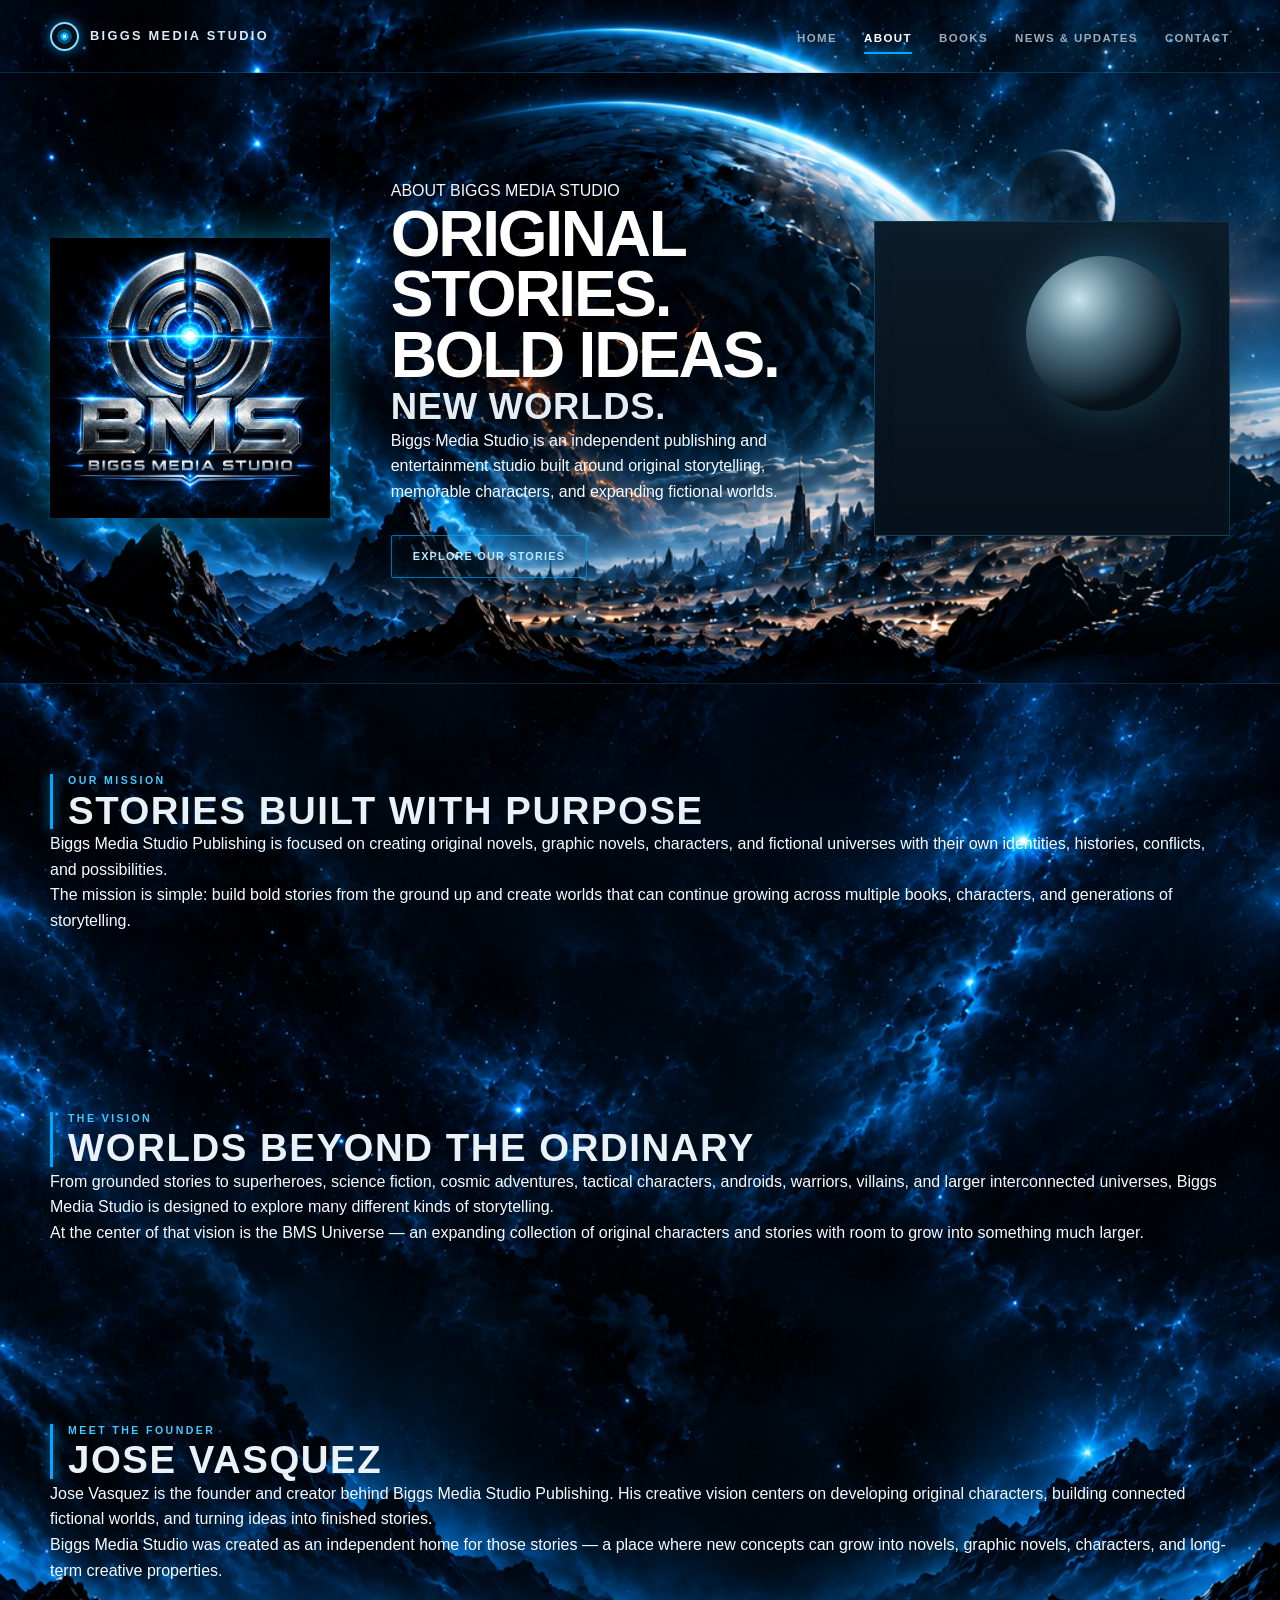
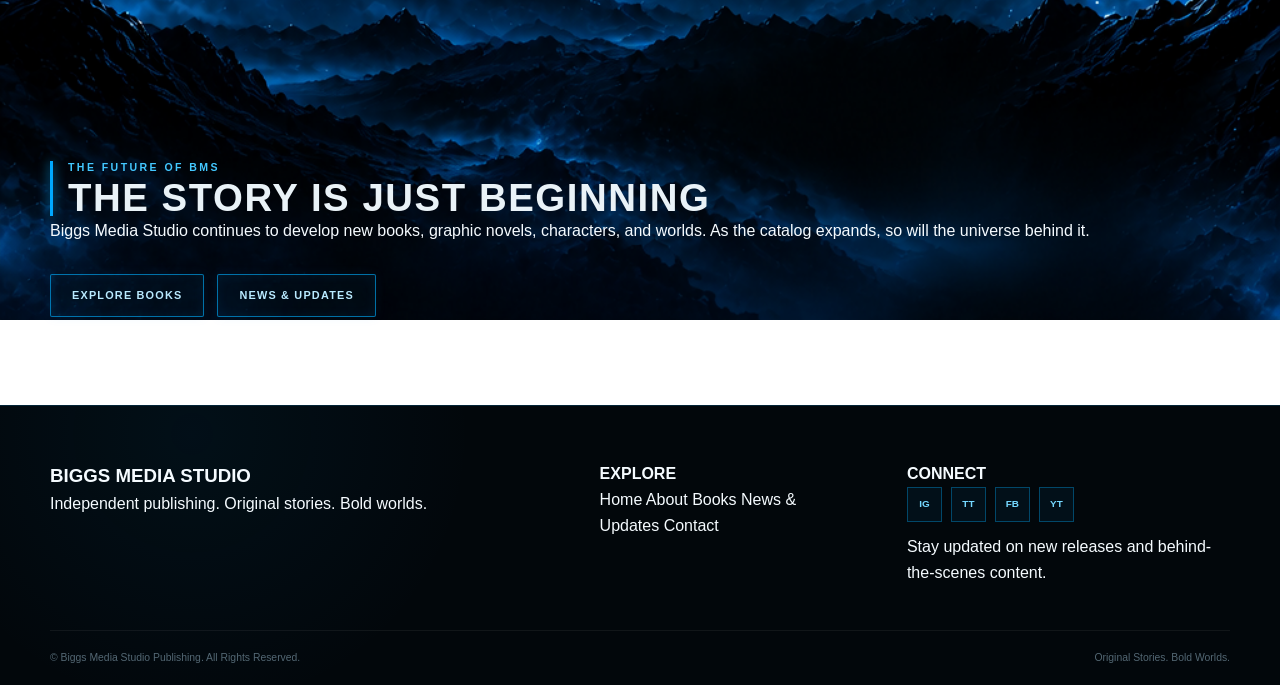
==== about.html @ 5a1ef099 "Fix selector for cinematic hero section in CSS" ====
<!DOCTYPE html>
<html lang="en">
<head>
  <meta charset="UTF-8">
  <meta name="viewport" content="width=device-width, initial-scale=1.0">

  <title>About | Biggs Media Studio</title>

  <meta
    name="description"
    content="Learn about Biggs Media Studio Publishing, its mission, original storytelling, and founder Jose Vasquez."
  >

  <link rel="stylesheet" href="styles.css">
  <style>
  body {
    background-image: url("images/Website Background.png");
    background-size: cover;
    background-position: center top;
    background-repeat: no-repeat;
    background-attachment: fixed;
  }

  .site-header {
    background-image: url("images/Website Background.png");
    background-size: cover;
    background-position: center top;
    background-repeat: no-repeat;
  }
    

 section.cinematic-hero {
   background-image: url("images/Website Background.png") !important;
    background-size: cover;
    background-position: center top;
    background-repeat: no-repeat;
  }


    
</style>
</head>

<body>

  <!-- =========================
       HEADER
  ========================== -->
  <header class="site-header">
    <div class="header-inner">

      <a class="header-brand" href="index.html">
        <span class="mini-core"></span>
        <span>BIGGS MEDIA STUDIO</span>
      </a>

      <nav class="main-nav" aria-label="Main navigation">
        <a href="index.html">HOME</a>
        <a class="active" href="about.html">ABOUT</a>
        <a href="books.html">BOOKS</a>
        <a href="news.html">NEWS &amp; UPDATES</a>
        <a href="contact.html">CONTACT</a>
      </nav>

    </div>
  </header>


  <main>

    <!-- =========================
         ABOUT HERO
    ========================== -->
    <section class="cinematic-hero">

      <div class="space-glow glow-left"></div>
      <div class="space-glow glow-right"></div>

      <div class="hero-grid">

        <div class="bms-emblem-column">

  <img src="images/BMS Website Logo.png" alt="Biggs Media Studio logo" class="bms-real-logo">

        </div>


        <div class="hero-message">

          <p class="eyebrow">ABOUT BIGGS MEDIA STUDIO</p>

          <h1>
            ORIGINAL STORIES.<br>
            BOLD IDEAS.<br>
            <span>NEW WORLDS.</span>
          </h1>

          <p>
            Biggs Media Studio is an independent publishing and entertainment
            studio built around original storytelling, memorable characters,
            and expanding fictional worlds.
          </p>

          <div class="hero-actions">
            <a class="neon-button" href="books.html">EXPLORE OUR STORIES</a>
          </div>

        </div>


        <div class="visual-card">
          <div class="visual-moon"></div>

          <div class="visual-city">
            <span></span>
            <span></span>
            <span></span>
            <span></span>
            <span></span>
          </div>
        </div>

      </div>
    </section>


    <!-- =========================
         OUR MISSION
    ========================== -->
    <section class="content-section">

      <div class="section-heading">
        <span>OUR MISSION</span>
        <h2>STORIES BUILT WITH PURPOSE</h2>
      </div>

      <p>
        Biggs Media Studio Publishing is focused on creating original novels,
        graphic novels, characters, and fictional universes with their own
        identities, histories, conflicts, and possibilities.
      </p>

      <p>
        The mission is simple: build bold stories from the ground up and
        create worlds that can continue growing across multiple books,
        characters, and generations of storytelling.
      </p>

    </section>


    <!-- =========================
         WORLDS
    ========================== -->
    <section class="content-section">

      <div class="section-heading">
        <span>THE VISION</span>
        <h2>WORLDS BEYOND THE ORDINARY</h2>
      </div>

      <p>
        From grounded stories to superheroes, science fiction, cosmic
        adventures, tactical characters, androids, warriors, villains,
        and larger interconnected universes, Biggs Media Studio is designed
        to explore many different kinds of storytelling.
      </p>

      <p>
        At the center of that vision is the BMS Universe — an expanding
        collection of original characters and stories with room to grow
        into something much larger.
      </p>

    </section>


    <!-- =========================
         FOUNDER
    ========================== -->
    <section class="content-section">

      <div class="section-heading">
        <span>MEET THE FOUNDER</span>
        <h2>JOSE VASQUEZ</h2>
      </div>

      <p>
        Jose Vasquez is the founder and creator behind Biggs Media Studio
        Publishing. His creative vision centers on developing original
        characters, building connected fictional worlds, and turning ideas
        into finished stories.
      </p>

      <p>
        Biggs Media Studio was created as an independent home for those
        stories — a place where new concepts can grow into novels,
        graphic novels, characters, and long-term creative properties.
      </p>

    </section>


    <!-- =========================
         FUTURE
    ========================== -->
    <section class="content-section">

      <div class="section-heading">
        <span>THE FUTURE OF BMS</span>
        <h2>THE STORY IS JUST BEGINNING</h2>
      </div>

      <p>
        Biggs Media Studio continues to develop new books, graphic novels,
        characters, and worlds. As the catalog expands, so will the universe
        behind it.
      </p>

      <div class="hero-actions">
        <a class="neon-button" href="books.html">EXPLORE BOOKS</a>
        <a class="neon-button" href="news.html">NEWS &amp; UPDATES</a>
      </div>

    </section>

  </main>


  <!-- =========================
       FOOTER
  ========================== -->
  <footer class="site-footer">

    <div class="footer-grid">

      <div>
        <h3>BIGGS MEDIA STUDIO</h3>
        <p>
          Independent publishing. Original stories.
          Bold worlds.
        </p>
      </div>

      <div>
        <h4>EXPLORE</h4>
        <a href="index.html">Home</a>
        <a href="about.html">About</a>
        <a href="books.html">Books</a>
        <a href="news.html">News &amp; Updates</a>
        <a href="contact.html">Contact</a>
      </div>

      <div>
        <h4>CONNECT</h4>

        <div class="social-links">
          <a href="https://www.instagram.com/biggsmediastudios_/" target="_blank" rel="noopener">IG</a>
          <a href="https://www.tiktok.com/@biggsmediastudio" target="_blank" rel="noopener">TT</a>
          <a href="https://www.facebook.com/biggsmediastudio" target="_blank" rel="noopener">FB</a>
          <a href="https://www.youtube.com/@biggsmediastudio" target="_blank" rel="noopener">YT</a>
        </div>

        <p>
          Stay updated on new releases and behind-the-scenes content.
        </p>
      </div>

    </div>


    <div class="footer-bottom">

      <span>
        © Biggs Media Studio Publishing. All Rights Reserved.
      </span>

      <span>
        Original Stories. Bold Worlds.
      </span>

    </div>

  </footer>

</body>
</html>
---- styles.css ----
/* =========================================================
   BIGGS MEDIA STUDIO
   Premium Cinematic Website Theme
   ========================================================= */

* {
  box-sizing: border-box;
  margin: 0;
  padding: 0;
}

:root {
  --bg: #03070c;
  --bg-soft: #07111b;
  --panel: #09141f;
  --panel-light: #0c1c2a;
  --blue: #00a8ff;
  --blue-bright: #43c8ff;
  --blue-deep: #0068aa;
  --white: #f5fbff;
  --silver: #b8c6d1;
  --muted: #8293a2;
  --border: rgba(55, 184, 255, 0.25);
  --glow: 0 0 12px rgba(0, 168, 255, 0.65),
          0 0 35px rgba(0, 125, 255, 0.22);
}

html {
  scroll-behavior: smooth;
}

body {
  min-height: 100vh;
  overflow-x: hidden;
  color: var(--white);
  background:
    radial-gradient(circle at 70% 10%, rgba(0, 119, 190, 0.12), transparent 26%),
    radial-gradient(circle at 15% 35%, rgba(0, 94, 150, 0.08), transparent 22%),
    linear-gradient(180deg, #020509 0%, #050b12 45%, #020509 100%);
  font-family: Arial, Helvetica, sans-serif;
  line-height: 1.6;
}

a {
  color: inherit;
  text-decoration: none;
}

img {
  display: block;
  max-width: 100%;
}


/* =========================================================
   HEADER
   ========================================================= */

.site-header {
  position: sticky;
  top: 0;
  z-index: 1000;
  border-bottom: 1px solid rgba(0, 168, 255, 0.24);
  background: rgba(2, 7, 12, 0.94);
  backdrop-filter: blur(14px);
  box-shadow: 0 8px 35px rgba(0, 0, 0, 0.35);
}

.header-inner {
  width: min(1180px, calc(100% - 40px));
  min-height: 72px;
  margin: auto;
  display: flex;
  align-items: center;
  justify-content: space-between;
  gap: 30px;
}

.header-brand {
  display: flex;
  align-items: center;
  gap: 11px;
  color: #dcecf7;
  font-size: 0.8rem;
  font-weight: 800;
  letter-spacing: 0.18em;
}

.mini-core {
  width: 29px;
  height: 29px;
  display: block;
  border: 2px solid #8adfff;
  border-radius: 50%;
  background:
    radial-gradient(circle, #d8f8ff 0 8%, #00b7ff 10% 22%, #004d7c 24% 40%, #06101a 42%);
  box-shadow: var(--glow);
}

.main-nav {
  display: flex;
  align-items: center;
  gap: 27px;
}

.main-nav a {
  position: relative;
  padding: 26px 0 22px;
  color: #9aabb9;
  font-size: 0.72rem;
  font-weight: 800;
  letter-spacing: 0.12em;
  transition: 0.25s ease;
}

.main-nav a:hover,
.main-nav a.active {
  color: #ffffff;
}

.main-nav a.active::after {
  content: "";
  position: absolute;
  left: 0;
  right: 0;
  bottom: 15px;
  height: 2px;
  background: var(--blue);
  box-shadow: 0 0 10px var(--blue);
}


/* =========================================================
   HERO
   ========================================================= */

.cinematic-hero {
  position: relative;
  min-height: 610px;
  overflow: hidden;
  border-bottom: 1px solid rgba(0, 168, 255, 0.22);
  background:
    linear-gradient(90deg, rgba(2, 7, 12, 0.98) 0%, rgba(3, 11, 18, 0.92) 45%, rgba(4, 18, 28, 0.72) 100%),
    radial-gradient(circle at 82% 42%, rgba(0, 159, 255, 0.18), transparent 24%),
    #03070c;
}

.cinematic-hero::before {
  content: "";
  position: absolute;
  inset: 0;
  opacity: 0.24;
  pointer-events: none;
  background-image:
    radial-gradient(circle, rgba(130, 219, 255, 0.75) 0 1px, transparent 1.5px),
    radial-gradient(circle, rgba(255,255,255,0.35) 0 1px, transparent 1.4px);
  background-position: 0 0, 45px 28px;
  background-size: 115px 115px, 155px 155px;
}

.hero-grid {
  position: relative;
  z-index: 2;
  width: min(1180px, calc(100% - 40px));
  min-height: 610px;
  margin: auto;
  display: grid;
  grid-template-columns: 0.85fr 1.25fr 1fr;
  align-items: center;
  gap: 38px;
}

.space-glow {
  position: absolute;
  border-radius: 50%;
  filter: blur(80px);
  pointer-events: none;
}

.glow-left {
  width: 320px;
  height: 320px;
  left: -180px;
  top: 100px;
  background: rgba(0, 112, 190, 0.14);
}

.glow-right {
  width: 500px;
  height: 500px;
  right: -150px;
  top: 0;
  background: rgba(0, 146, 255, 0.16);
}


/* BMS EMBLEM */

.bms-emblem-column {
  text-align: center;
}

.bms-emblem {
  position: relative;
  width: 225px;
  height: 225px;
  margin: 0 auto 25px;
  border-radius: 50%;
  filter: drop-shadow(0 0 22px rgba(0, 165, 255, 0.4));
}

.emblem-ring {
  position: absolute;
  border-radius: 50%;
  border: 2px solid;
}

.ring-one {
  inset: 0;
  border-color: rgba(187, 222, 239, 0.85);
  box-shadow:
    inset 0 0 16px rgba(0, 174, 255, 0.45),
    0 0 16px rgba(0, 174, 255, 0.3);
}

.ring-two {
  inset: 18px;
  border-color: rgba(0, 176, 255, 0.9);
}

.ring-three {
  inset: 46px;
  border-color: rgba(135, 210, 244, 0.42);
}

.emblem-line {
  position: absolute;
  background: linear-gradient(90deg, transparent, #62d2ff, transparent);
  box-shadow: 0 0 8px #00a8ff;
}

.line-horizontal {
  left: 18px;
  right: 18px;
  top: calc(50% - 1px);
  height: 2px;
}

.line-vertical {
  top: 18px;
  bottom: 18px;
  left: calc(50% - 1px);
  width: 2px;
  background: linear-gradient(180deg, transparent, #62d2ff, transparent);
}

.energy-orb {
  position: absolute;
  width: 76px;
  height: 76px;
  left: 50%;
  top: 50%;
  transform: translate(-50%, -50%);
  border: 2px solid #8ce5ff;
  border-radius: 50%;
  background:
    radial-gradient(circle, #effcff 0 6%, #76e5ff 8% 14%, #00a9ff 17% 32%, #005889 36% 52%, #04121d 56%);
  box-shadow:
    0 0 14px #76e5ff,
    0 0 35px #00a8ff,
    0 0 70px rgba(0, 132, 255, 0.5);
}

.energy-orb-inner {
  position: absolute;
  inset: 22px;
  border: 1px solid rgba(255,255,255,0.8);
  border-radius: 50%;
  box-shadow: 0 0 15px #ffffff;
}

.bms-wordmark {
  display: flex;
  flex-direction: column;
  align-items: center;
}

.bms-large {
  color: #e7f0f6;
  font-size: 4.1rem;
  font-weight: 900;
  line-height: 0.95;
  letter-spacing: 0.05em;
  text-shadow:
    0 2px 0 #607483,
    0 0 20px rgba(0, 174, 255, 0.2);
}

.bms-small {
  margin-top: 10px;
  color: #a8bac8;
  font-size: 0.67rem;
  font-weight: 800;
  letter-spacing: 0.3em;
}


/* HERO COPY */

.hero-message {
  padding: 25px 0;
}

.section-kicker {
  margin-bottom: 12px;
  color: var(--blue-bright);
  font-size: 0.76rem;
  font-weight: 900;
  letter-spacing: 0.25em;
}

.hero-message h1 {
  max-width: 650px;
  color: #ffffff;
  font-size: clamp(2.65rem, 5vw, 5rem);
  font-weight: 900;
  line-height: 0.95;
  letter-spacing: -0.035em;
  text-transform: uppercase;
  text-shadow: 0 8px 30px rgba(0,0,0,0.55);
}

.hero-message h1 span {
  display: block;
  color: #e5edf3;
  font-size: 0.57em;
  line-height: 1.15;
  letter-spacing: 0.02em;
}

.hero-description {
  max-width: 620px;
  margin-top: 24px;
  color: #a8bac7;
  font-size: 1rem;
}

.hero-actions {
  margin-top: 30px;
  display: flex;
  flex-wrap: wrap;
  gap: 13px;
}


/* BUTTONS */

.neon-button {
  min-height: 42px;
  padding: 12px 21px;
  display: inline-flex;
  align-items: center;
  justify-content: center;
  border: 1px solid rgba(0, 174, 255, 0.62);
  border-radius: 2px;
  color: #b9eaff;
  background: rgba(0, 90, 145, 0.08);
  box-shadow:
    inset 0 0 12px rgba(0, 164, 255, 0.08),
    0 0 12px rgba(0, 153, 255, 0.08);
  font-size: 0.68rem;
  font-weight: 900;
  letter-spacing: 0.11em;
  transition:
    transform 0.2s ease,
    box-shadow 0.2s ease,
    color 0.2s ease;
}

.neon-button:hover {
  color: #ffffff;
  transform: translateY(-2px);
  box-shadow:
    inset 0 0 18px rgba(0, 164, 255, 0.16),
    0 0 20px rgba(0, 153, 255, 0.3);
}

.neon-button.primary {
  color: #ffffff;
  border-color: #00b8ff;
  background: linear-gradient(180deg, #0879b3, #005382);
  box-shadow:
    inset 0 1px 0 rgba(255,255,255,0.22),
    0 0 17px rgba(0, 169, 255, 0.36);
}

.small-button {
  margin-top: 20px;
}


/* HERO SCI-FI WORLD */

.hero-world {
  position: relative;
  height: 480px;
  align-self: end;
}

.planet {
  position: absolute;
  border-radius: 50%;
  background:
    radial-gradient(circle at 35% 30%, #a6d9ec 0%, #477c98 12%, #17384c 35%, #06111b 66%);
  box-shadow:
    inset -20px -20px 45px rgba(0,0,0,0.85),
    0 0 35px rgba(0, 173, 255, 0.22);
}

.planet-large {
  width: 245px;
  height: 245px;
  right: -35px;
  top: 55px;
}

.planet-small {
  width: 75px;
  height: 75px;
  right: 205px;
  top: 115px;
  opacity: 0.8;
}

.city-silhouette {
  position: absolute;
  left: 0;
  right: 0;
  bottom: 0;
  height: 210px;
  display: flex;
  align-items: flex-end;
  justify-content: flex-end;
  gap: 8px;
  filter: drop-shadow(0 0 10px rgba(0, 151, 255, 0.14));
}

.tower {
  position: relative;
  display: block;
  width: 35px;
  border: 1px solid rgba(76, 176, 225, 0.16);
  background:
    repeating-linear-gradient(
      180deg,
      #07131e 0 8px,
      #0d4b68 9px 10px,
      #07131e 11px 18px
    );
}

.tower::after {
  content: "";
  position: absolute;
  top: -25px;
  left: calc(50% - 1px);
  width: 2px;
  height: 25px;
  background: #1b678d;
}

.tower-1 { height: 95px; }
.tower-2 { height: 155px; }
.tower-3 { height: 115px; }
.tower-4 { height: 190px; }
.tower-5 { height: 140px; }
.tower-6 { height: 175px; }
.tower-7 { height: 110px; }


/* =========================================================
   GENERAL CONTENT
   ========================================================= */

.content-section {
  width: min(1180px, calc(100% - 40px));
  margin: auto;
  padding: 88px 0;
}

.section-heading {
  position: relative;
  padding-left: 18px;
}

.section-heading::before {
  content: "";
  position: absolute;
  left: 0;
  top: 2px;
  bottom: 2px;
  width: 3px;
  background: var(--blue);
  box-shadow: 0 0 12px var(--blue);
}

.section-heading span {
  display: block;
  color: var(--blue-bright);
  font-size: 0.66rem;
  font-weight: 900;
  letter-spacing: 0.23em;
}

.section-heading h2 {
  margin-top: 2px;
  color: #e9f2f7;
  font-size: clamp(1.65rem, 3vw, 2.5rem);
  line-height: 1.05;
  letter-spacing: 0.04em;
}

.section-title-row {
  margin-bottom: 32px;
  display: flex;
  align-items: flex-end;
  justify-content: space-between;
  gap: 25px;
}

.view-all {
  padding-bottom: 5px;
  color: var(--blue-bright);
  border-bottom: 1px solid rgba(0, 174, 255, 0.4);
  font-size: 0.67rem;
  font-weight: 900;
  letter-spacing: 0.15em;
}


/* =========================================================
   WELCOME
   ========================================================= */

.welcome-section {
  padding-top: 95px;
}

.welcome-grid {
  margin-top: 34px;
  display: grid;
  grid-template-columns: 1fr 1fr;
  align-items: center;
  gap: 70px;
}

.welcome-copy p {
  margin-bottom: 18px;
  color: #91a3b1;
  font-size: 0.96rem;
}

.visual-card {
  position: relative;
  min-height: 315px;
  overflow: hidden;
  border: 1px solid rgba(55, 184, 255, 0.23);
  background:
    radial-gradient(circle at 70% 25%, rgba(38, 173, 236, 0.19), transparent 25%),
    linear-gradient(180deg, #0c1c29 0%, #071019 100%);
  box-shadow:
    0 20px 45px rgba(0,0,0,0.42),
    inset 0 0 30px rgba(0, 126, 200, 0.04);
}

.visual-moon {
  position: absolute;
  width: 155px;
  height: 155px;
  right: 48px;
  top: 34px;
  border-radius: 50%;
  background:
    radial-gradient(circle at 34% 28%, #c8e4ee, #55798a 30%, #182c39 61%, #08121a 70%);
  box-shadow: 0 0 45px rgba(82, 190, 234, 0.25);
}

.mountains {
  position: absolute;
  left: 0;
  right: 0;
  bottom: 0;
  height: 170px;
}

.mountains span {
  position: absolute;
  bottom: -30px;
  width: 220px;
  height: 200px;
  transform: rotate(45deg);
  background: linear-gradient(135deg, #132837, #050b10 65%);
}

.mountains span:nth-child(1) {
  left: -40px;
}

.mountains span:nth-child(2) {
  left: 130px;
  width: 270px;
  height: 270px;
}

.mountains span:nth-child(3) {
  right: -80px;
  width: 250px;
  height: 250px;
}

.visual-caption {
  position: absolute;
  left: 26px;
  bottom: 24px;
  z-index: 5;
  color: #eaf7ff;
  font-size: 0.78rem;
  font-weight: 900;
  letter-spacing: 0.18em;
}


/* =========================================================
   FEATURED PROJECTS
   ========================================================= */

.project-grid {
  display: grid;
  grid-template-columns: repeat(3, 1fr);
  gap: 24px;
}

.project-card {
  overflow: hidden;
  border: 1px solid rgba(55, 184, 255, 0.17);
  background:
    linear-gradient(180deg, rgba(11, 25, 37, 0.98), rgba(5, 12, 19, 0.98));
  box-shadow: 0 18px 45px rgba(0,0,0,0.35);
  transition:
    transform 0.25s ease,
    border-color 0.25s ease,
    box-shadow 0.25s ease;
}

.project-card:hover {
  transform: translateY(-5px);
  border-color: rgba(0, 183, 255, 0.45);
  box-shadow:
    0 22px 55px rgba(0,0,0,0.48),
    0 0 20px rgba(0, 153, 255, 0.08);
}

.project-art {
  position: relative;
  height: 205px;
  overflow: hidden;
  border-bottom: 1px solid rgba(55, 184, 255, 0.18);
  background:
    radial-gradient(circle at 68% 25%, rgba(46, 179, 236, 0.18), transparent 25%),
    linear-gradient(180deg, #0c1c29, #04090e);
}

.project-planet,
.project-moon {
  position: absolute;
  right: 25px;
  top: 23px;
  width: 125px;
  height: 125px;
  border-radius: 50%;
  background:
    radial-gradient(circle at 35% 30%, #b9dce8, #3f6c82 25%, #132a39 56%, #050a0f 69%);
  box-shadow: 0 0 30px rgba(0, 157, 225, 0.18);
}

.project-planet.giant {
  width: 170px;
  height: 170px;
  right: -20px;
  top: -8px;
}

.project-city {
  position: absolute;
  left: 0;
  right: 0;
  bottom: 0;
  height: 75px;
  background:
    repeating-linear-gradient(
      90deg,
      #07111a 0 14px,
      #0c2d3f 15px 16px,
      #07111a 17px 27px
    );
  clip-path: polygon(
    0 55%, 7% 35%, 12% 55%, 18% 20%, 23% 55%,
    31% 32%, 38% 55%, 45% 12%, 50% 55%, 58% 30%,
    64% 55%, 72% 18%, 78% 55%, 86% 36%, 92% 55%,
    100% 28%, 100% 100%, 0 100%
  );
}

.project-horizon {
  position: absolute;
  left: 0;
  right: 0;
  bottom: 0;
  height: 90px;
  background:
    linear-gradient(180deg, transparent, rgba(0, 120, 190, 0.12)),
    #071019;
  clip-path: polygon(
    0 70%, 14% 45%, 27% 66%, 39% 28%, 53% 65%,
    66% 40%, 80% 68%, 100% 36%, 100% 100%, 0 100%
  );
}

.project-content {
  padding: 23px;
}

.project-type,
.news-label {
  color: var(--blue-bright);
  font-size: 0.61rem;
  font-weight: 900;
  letter-spacing: 0.2em;
}

.project-content h3 {
  margin-top: 7px;
  color: #edf6fa;
  font-size: 1.25rem;
  letter-spacing: 0.06em;
}

.project-content p {
  min-height: 52px;
  margin-top: 8px;
  color: #8195a4;
  font-size: 0.85rem;
}

.card-button {
  margin-top: 18px;
  width: 100%;
}


/* =========================================================
   NEWS
   ========================================================= */

.news-home-section {
  border-top: 1px solid rgba(0, 168, 255, 0.08);
}

.news-grid {
  display: grid;
  grid-template-columns: repeat(3, 1fr);
  gap: 22px;
}

.news-card {
  min-height: 215px;
  padding: 25px;
  border: 1px solid rgba(55, 184, 255, 0.16);
  background:
    linear-gradient(145deg, rgba(11, 27, 40, 0.85), rgba(4, 11, 17, 0.95));
  box-shadow: 0 15px 35px rgba(0,0,0,0.3);
}

.news-card h3 {
  margin-top: 11px;
  color: #e9f3f8;
  font-size: 1.02rem;
  line-height: 1.3;
  letter-spacing: 0.04em;
}

.news-card p {
  margin: 13px 0 20px;
  color: #8296a5;
  font-size: 0.85rem;
}

.news-card a {
  color: #41c9ff;
  font-size: 0.68rem;
  font-weight: 900;
  letter-spacing: 0.13em;
}


/* =========================================================
   FINAL CTA
   ========================================================= */

.home-cta {
  position: relative;
  width: min(1180px, calc(100% - 40px));
  margin: 20px auto 95px;
  padding: 42px 48px;
  overflow: hidden;
  display: grid;
  grid-template-columns: auto 1fr auto;
  align-items: center;
  gap: 30px;
  border: 1px solid rgba(0, 174, 255, 0.25);
  background:
    radial-gradient(circle at 10% 50%, rgba(0, 155, 255, 0.14), transparent 20%),
    linear-gradient(90deg, #07131d, #050b11);
  box-shadow:
    0 20px 55px rgba(0,0,0,0.38),
    inset 0 0 30px rgba(0, 141, 220, 0.04);
}

.cta-core {
  width: 74px;
  height: 74px;
  display: grid;
  place-items: center;
  border: 2px solid rgba(118, 222, 255, 0.7);
  border-radius: 50%;
  box-shadow: var(--glow);
}

.cta-core span {
  width: 28px;
  height: 28px;
  display: block;
  border-radius: 50%;
  background: #00a8ff;
  box-shadow:
    0 0 10px #8be8ff,
    0 0 30px #00a8ff;
}

.home-cta h2 {
  color: #edf7fb;
  font-size: clamp(1.35rem, 3vw, 2.25rem);
  line-height: 1.1;
  letter-spacing: 0.04em;
}


/* =========================================================
   FOOTER
   ========================================================= */

.site-footer {
  border-top: 1px solid rgba(0, 168, 255, 0.18);
  background:
    radial-gradient(circle at 15% 10%, rgba(0, 112, 180, 0.08), transparent 25%),
    #02070b;
}

.footer-grid {
  width: min(1180px, calc(100% - 40px));
  margin: auto;
  padding: 55px 0 45px;
  display: grid;
  grid-template-columns: 1.5fr 0.75fr 1fr;
  gap: 65px;
}

.footer-logo {
  display: flex;
  align-items: center;
  gap: 13px;
}

.footer-logo strong {
  color: #e8f1f6;
  font-size: 2rem;
  letter-spacing: 0.08em;
}

.footer-core {
  width: 48px;
  height: 48px;
  display: block;
  border: 2px solid #5ed4ff;
  border-radius: 50%;
  background:
    radial-gradient(circle, #e4fbff 0 7%, #00b5ff 9% 23%, #064d73 27% 45%, #04101a 48%);
  box-shadow: var(--glow);
}

.footer-brand h3 {
  margin-top: 14px;
  color: #dce8ee;
  font-size: 0.86rem;
  letter-spacing: 0.18em;
}

.footer-brand > p {
  margin-top: 5px;
  color: #7f93a1;
  font-size: 0.8rem;
}

.footer-description {
  max-width: 360px;
  margin-top: 16px !important;
}

.footer-column {
  display: flex;
  flex-direction: column;
  gap: 9px;
}

.footer-column h4 {
  margin-bottom: 7px;
  color: #dcecf5;
  font-size: 0.73rem;
  letter-spacing: 0.18em;
}

.footer-column a,
.footer-column p {
  color: #738895;
  font-size: 0.76rem;
}

.footer-column a:hover {
  color: #46caff;
}

.social-links {
  display: flex;
  gap: 9px;
  margin-bottom: 12px;
}

.social-links a {
  width: 35px;
  height: 35px;
  display: grid;
  place-items: center;
  border: 1px solid rgba(0, 174, 255, 0.35);
  color: #75d8ff;
  background: rgba(0, 126, 190, 0.08);
  font-size: 0.62rem;
  font-weight: 900;
}

.footer-bottom {
  width: min(1180px, calc(100% - 40px));
  min-height: 55px;
  margin: auto;
  display: flex;
  align-items: center;
  justify-content: space-between;
  gap: 20px;
  border-top: 1px solid rgba(255,255,255,0.06);
  color: #536773;
  font-size: 0.65rem;
}


/* =========================================================
   RESPONSIVE / MOBILE
   ========================================================= */

@media (max-width: 980px) {

  .header-inner {
    flex-direction: column;
    padding: 16px 0 12px;
  }

  .main-nav {
    width: 100%;
    justify-content: center;
    flex-wrap: wrap;
    gap: 8px 20px;
  }

  .main-nav a {
    padding: 6px 0 10px;
  }

  .main-nav a.active::after {
    bottom: 3px;
  }

  .hero-grid {
    grid-template-columns: 0.8fr 1.2fr;
    padding: 60px 0;
  }

  .hero-world {
    display: none;
  }

  .welcome-grid {
    gap: 35px;
  }

  .project-grid,
  .news-grid {
    grid-template-columns: repeat(2, 1fr);
  }

  .project-card:last-child,
  .news-card:last-child {
    grid-column: 1 / -1;
  }

  .footer-grid {
    grid-template-columns: 1.4fr 0.8fr;
  }

  .footer-column:last-child {
    grid-column: 1 / -1;
  }

}


@media (max-width: 700px) {

  .header-inner,
  .hero-grid,
  .content-section,
  .home-cta,
  .footer-grid,
  .footer-bottom {
    width: min(100% - 28px, 1180px);
  }

  .header-brand {
    font-size: 0.68rem;
  }

  .main-nav {
    gap: 6px 14px;
  }

  .main-nav a {
    font-size: 0.62rem;
  }

  .cinematic-hero,
  .hero-grid {
    min-height: auto;
  }

  .hero-grid {
    grid-template-columns: 1fr;
    text-align: center;
    padding: 55px 0 65px;
  }

  .bms-emblem {
    width: 180px;
    height: 180px;
  }

  .bms-large {
    font-size: 3.25rem;
  }

  .hero-message h1 {
    font-size: clamp(2.2rem, 12vw, 3.4rem);
  }

  .hero-description {
    margin-left: auto;
    margin-right: auto;
  }

  .hero-actions {
    justify-content: center;
  }

  .welcome-grid,
  .project-grid,
  .news-grid,
  .footer-grid {
    grid-template-columns: 1fr;
  }

  .project-card:last-child,
  .news-card:last-child,
  .footer-column:last-child {
    grid-column: auto;
  }

  .content-section {
    padding: 65px 0;
  }

  .welcome-grid {
    gap: 30px;
  }

  .section-title-row {
    align-items: flex-start;
    flex-direction: column;
  }

  .home-cta {
    padding: 35px 25px;
    grid-template-columns: 1fr;
    text-align: center;
  }

  .cta-core {
    margin: auto;
  }

  .footer-bottom {
    padding: 18px 0;
    flex-direction: column;
    text-align: center;
  }

}


@media (max-width: 430px) {

  .header-inner {
    width: calc(100% - 20px);
  }

  .main-nav {
    gap: 5px 11px;
  }

  .main-nav a {
    font-size: 0.56rem;
    letter-spacing: 0.07em;
  }

  .bms-emblem {
    width: 150px;
    height: 150px;
  }

  .energy-orb {
    width: 58px;
    height: 58px;
  }

  .bms-large {
    font-size: 2.8rem;
  }

  .bms-small {
    font-size: 0.54rem;
  }

  .hero-message h1 {
    font-size: 2.25rem;
  }

  .hero-message h1 span {
    font-size: 0.54em;
  }

  .hero-actions {
    flex-direction: column;
  }

  .neon-button {
    width: 100%;
  }

  .visual-card {
    min-height: 260px;
  }

  .visual-moon {
    width: 120px;
    height: 120px;
    right: 25px;
  }

}

.bms-real-logo {
  width: 280px;
  max-width: 100%;
  height: auto;
  display: block;
  object-fit: contain;
  filter: drop-shadow(0 0 22px rgba(0, 210, 255, 0.45));
}
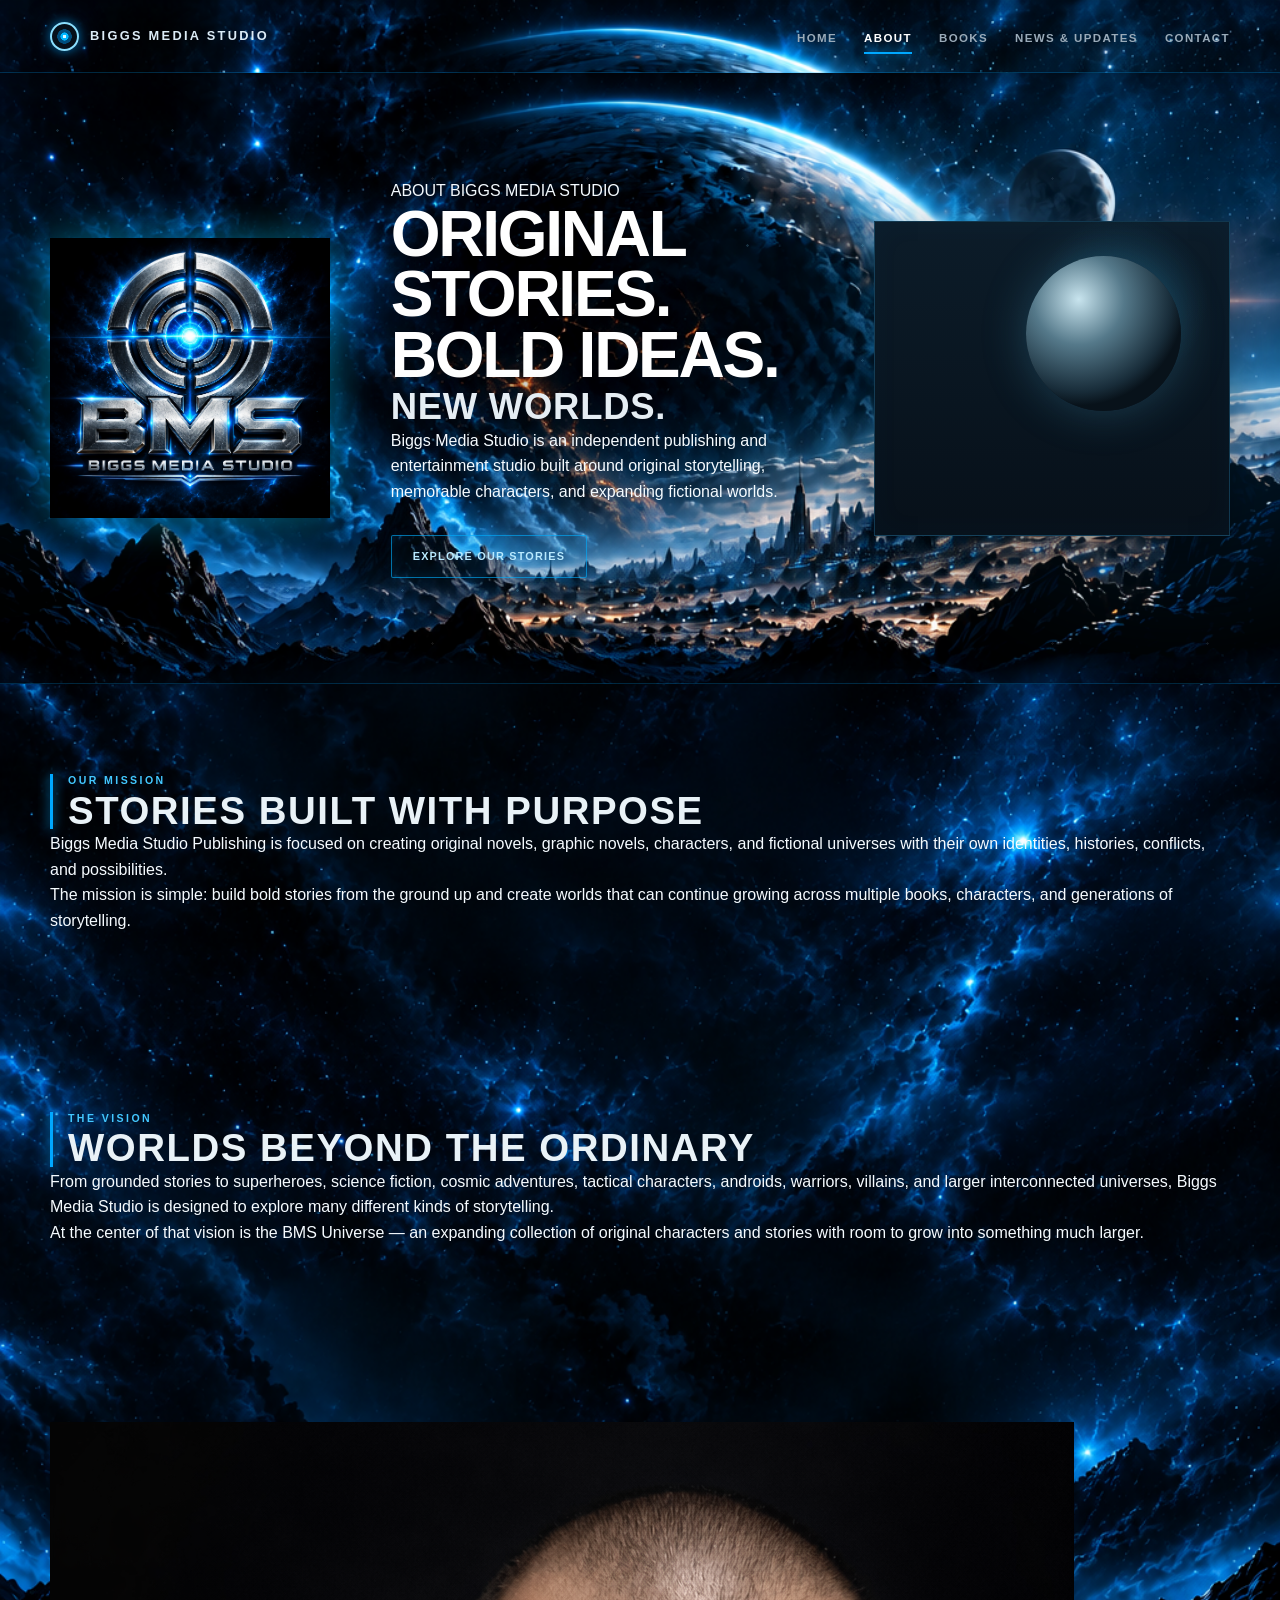
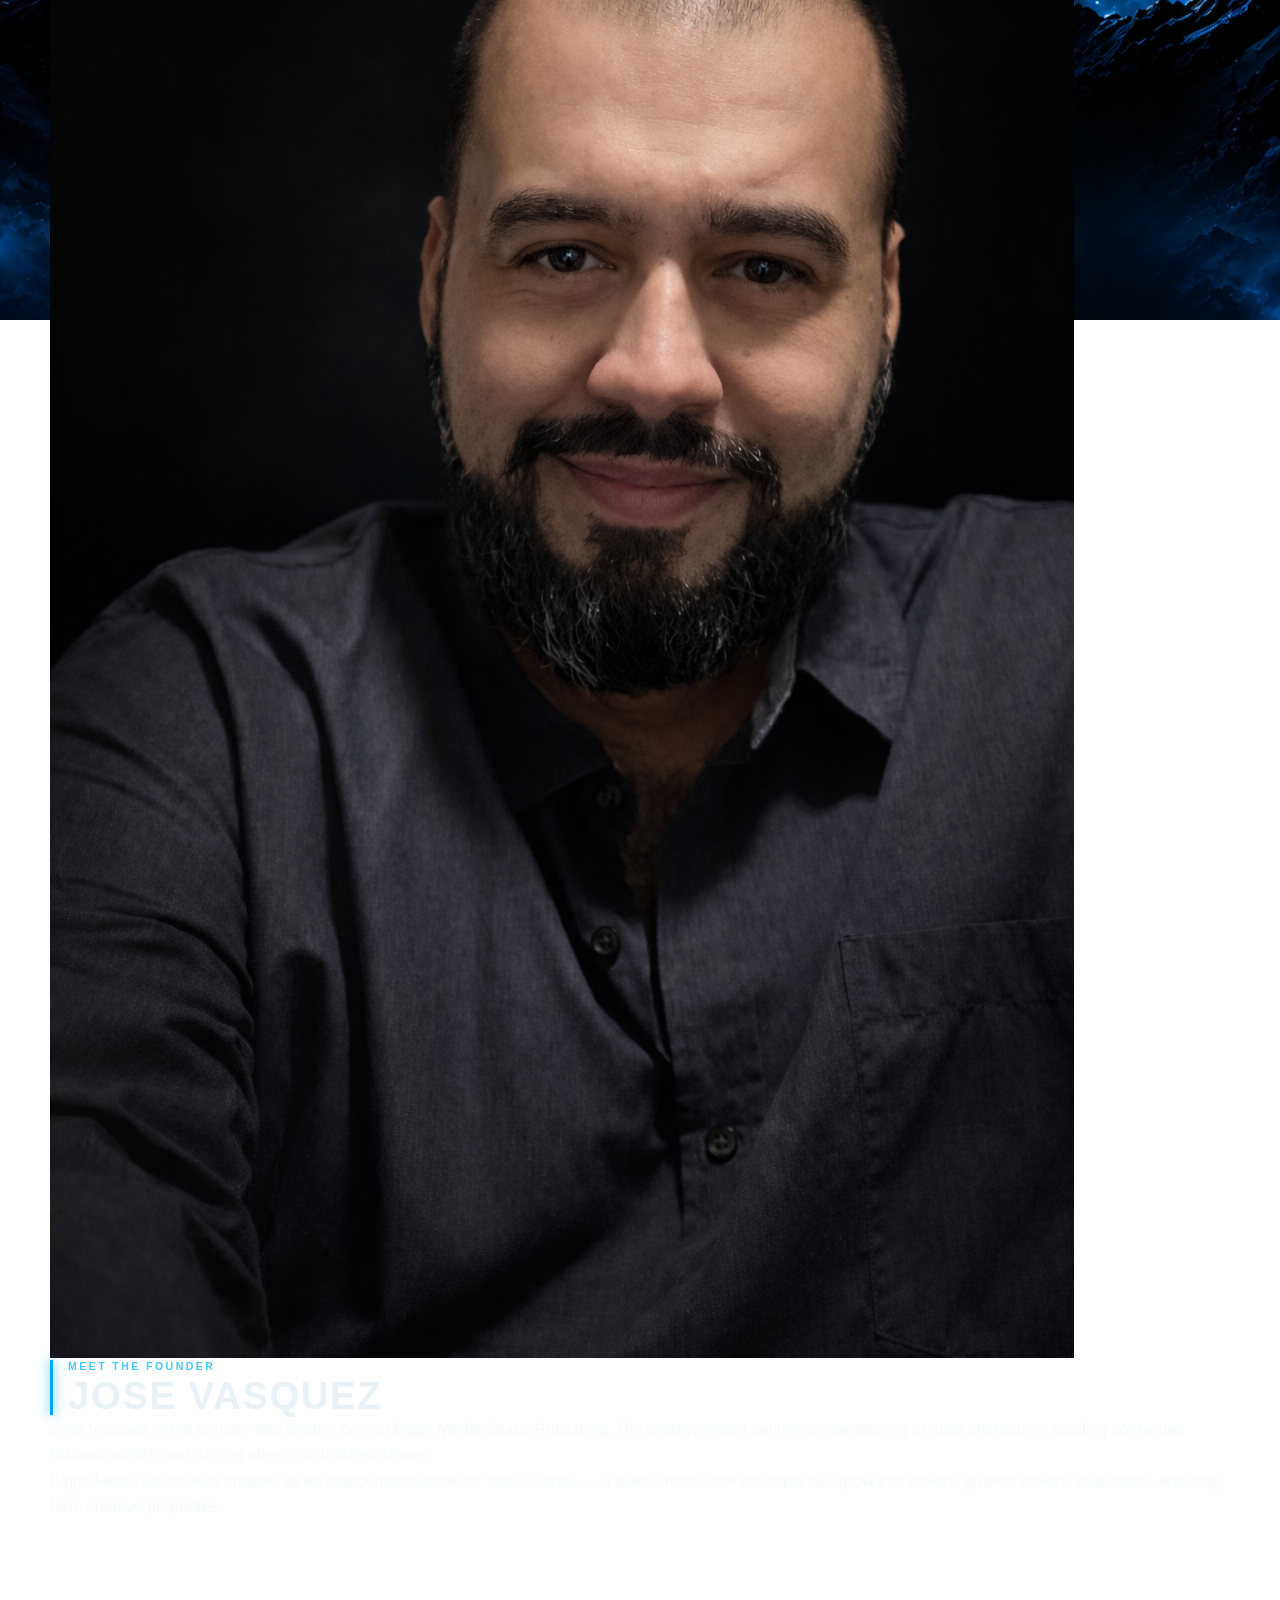
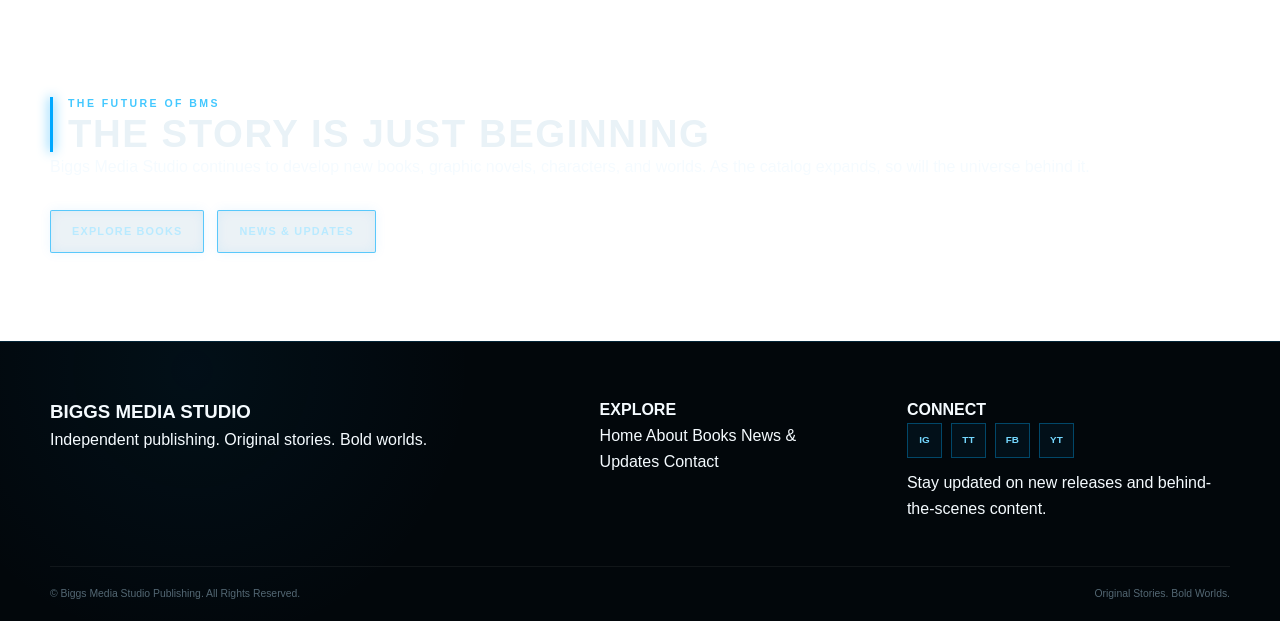
==== commit ecb205a5: "Add founder photo for Jose Vasquez" ====
--- a/about.html
+++ b/about.html
@@ -180,6 +180,7 @@
     ========================== -->
     <section class="content-section">
 
+     <img src="images/Jose Vasquez.png" alt="Jose Vasquez, founder of Biggs Media Studio" class="founder-photo">
       <div class="section-heading">
         <span>MEET THE FOUNDER</span>
         <h2>JOSE VASQUEZ</h2>
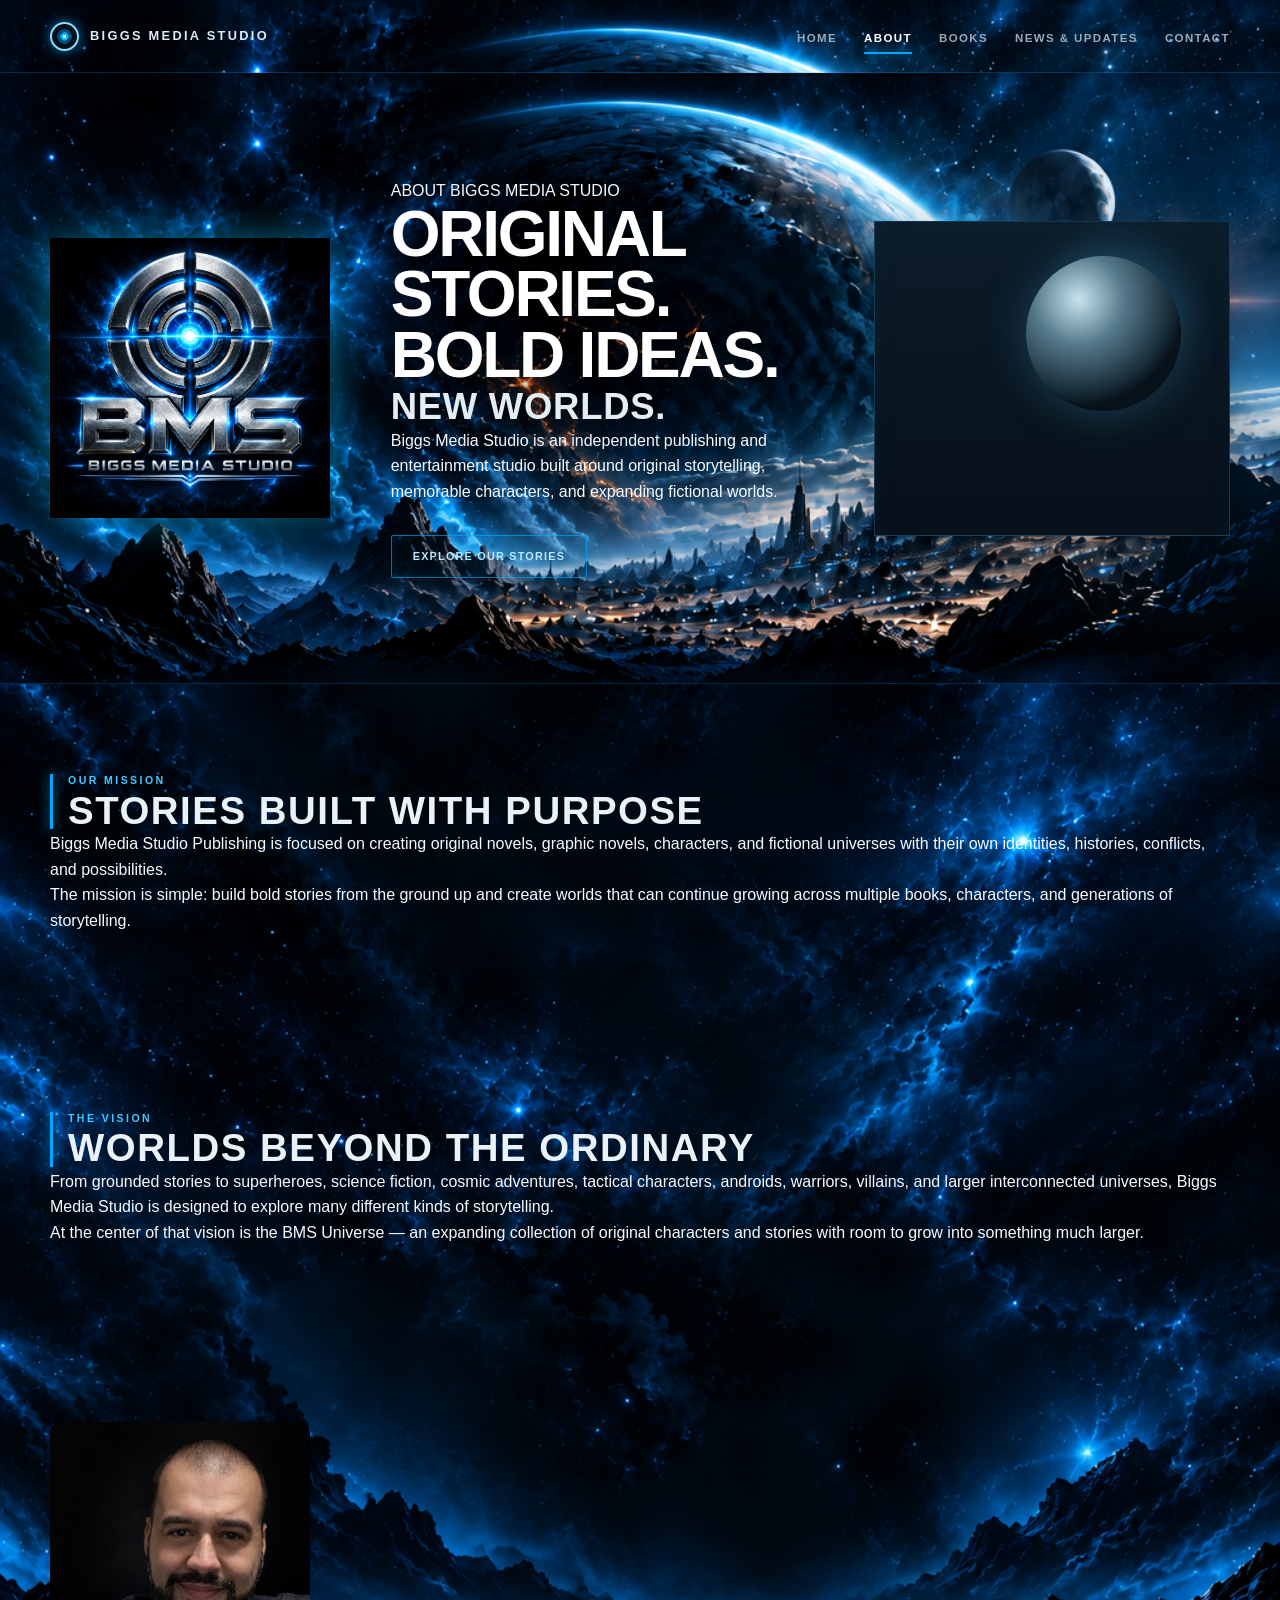
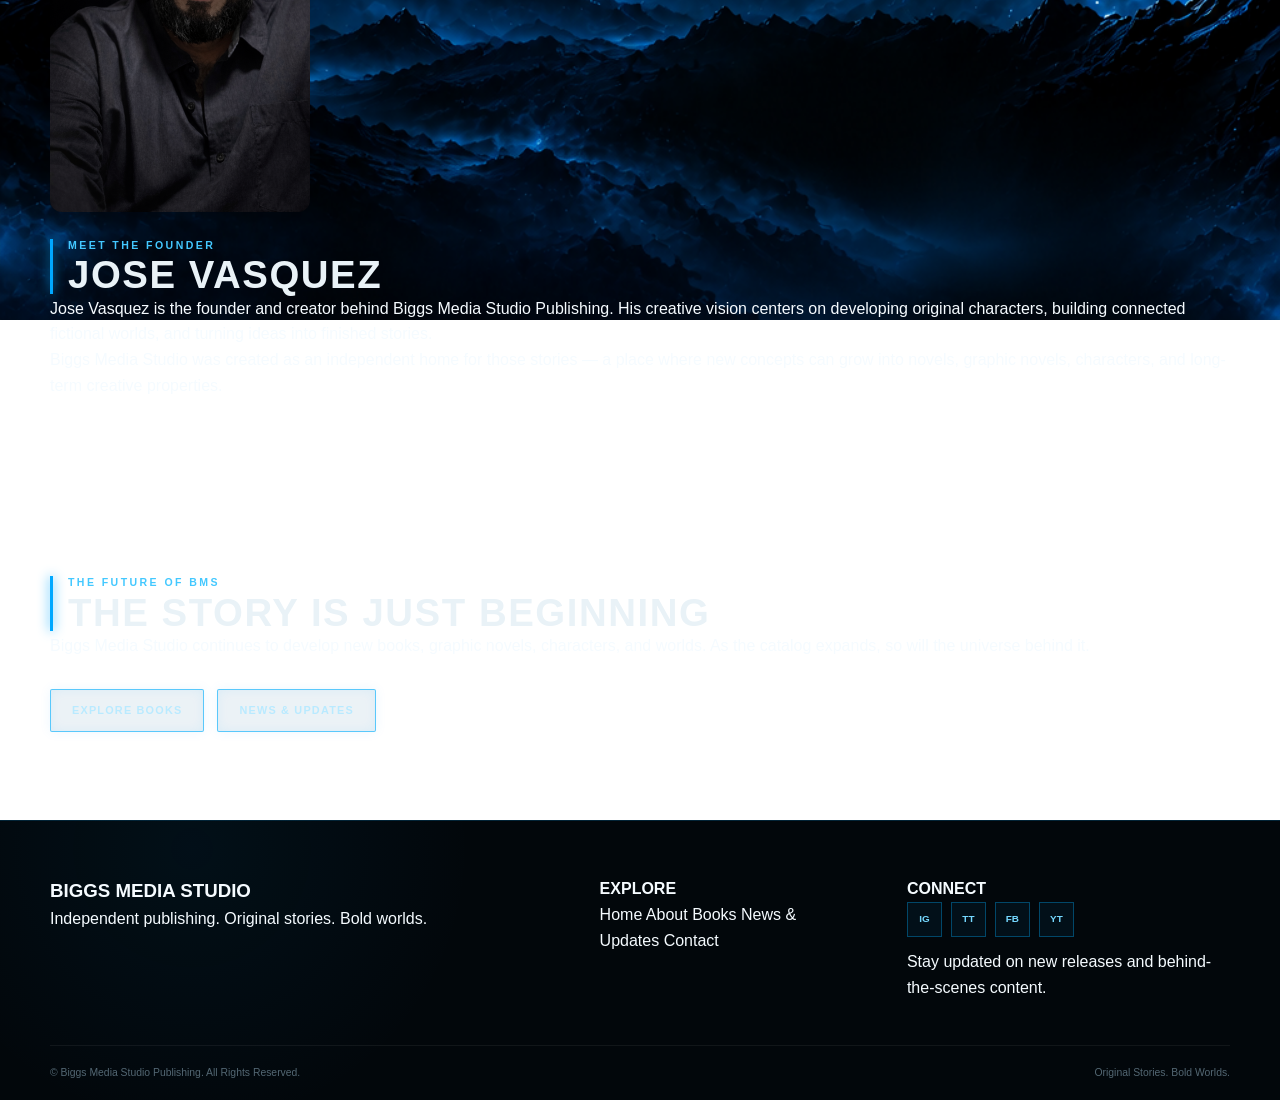
==== commit 5f8e5cd9: "Add styling for founder photo in about.html" ====
--- a/about.html
+++ b/about.html
@@ -36,7 +36,14 @@
     background-repeat: no-repeat;
   }
 
-
+.founder-photo {
+  width: 260px;
+  max-width: 100%;
+  height: auto;
+  display: block;
+  margin: 0 0 25px 0;
+  border-radius: 12px;
+}
     
 </style>
 </head>
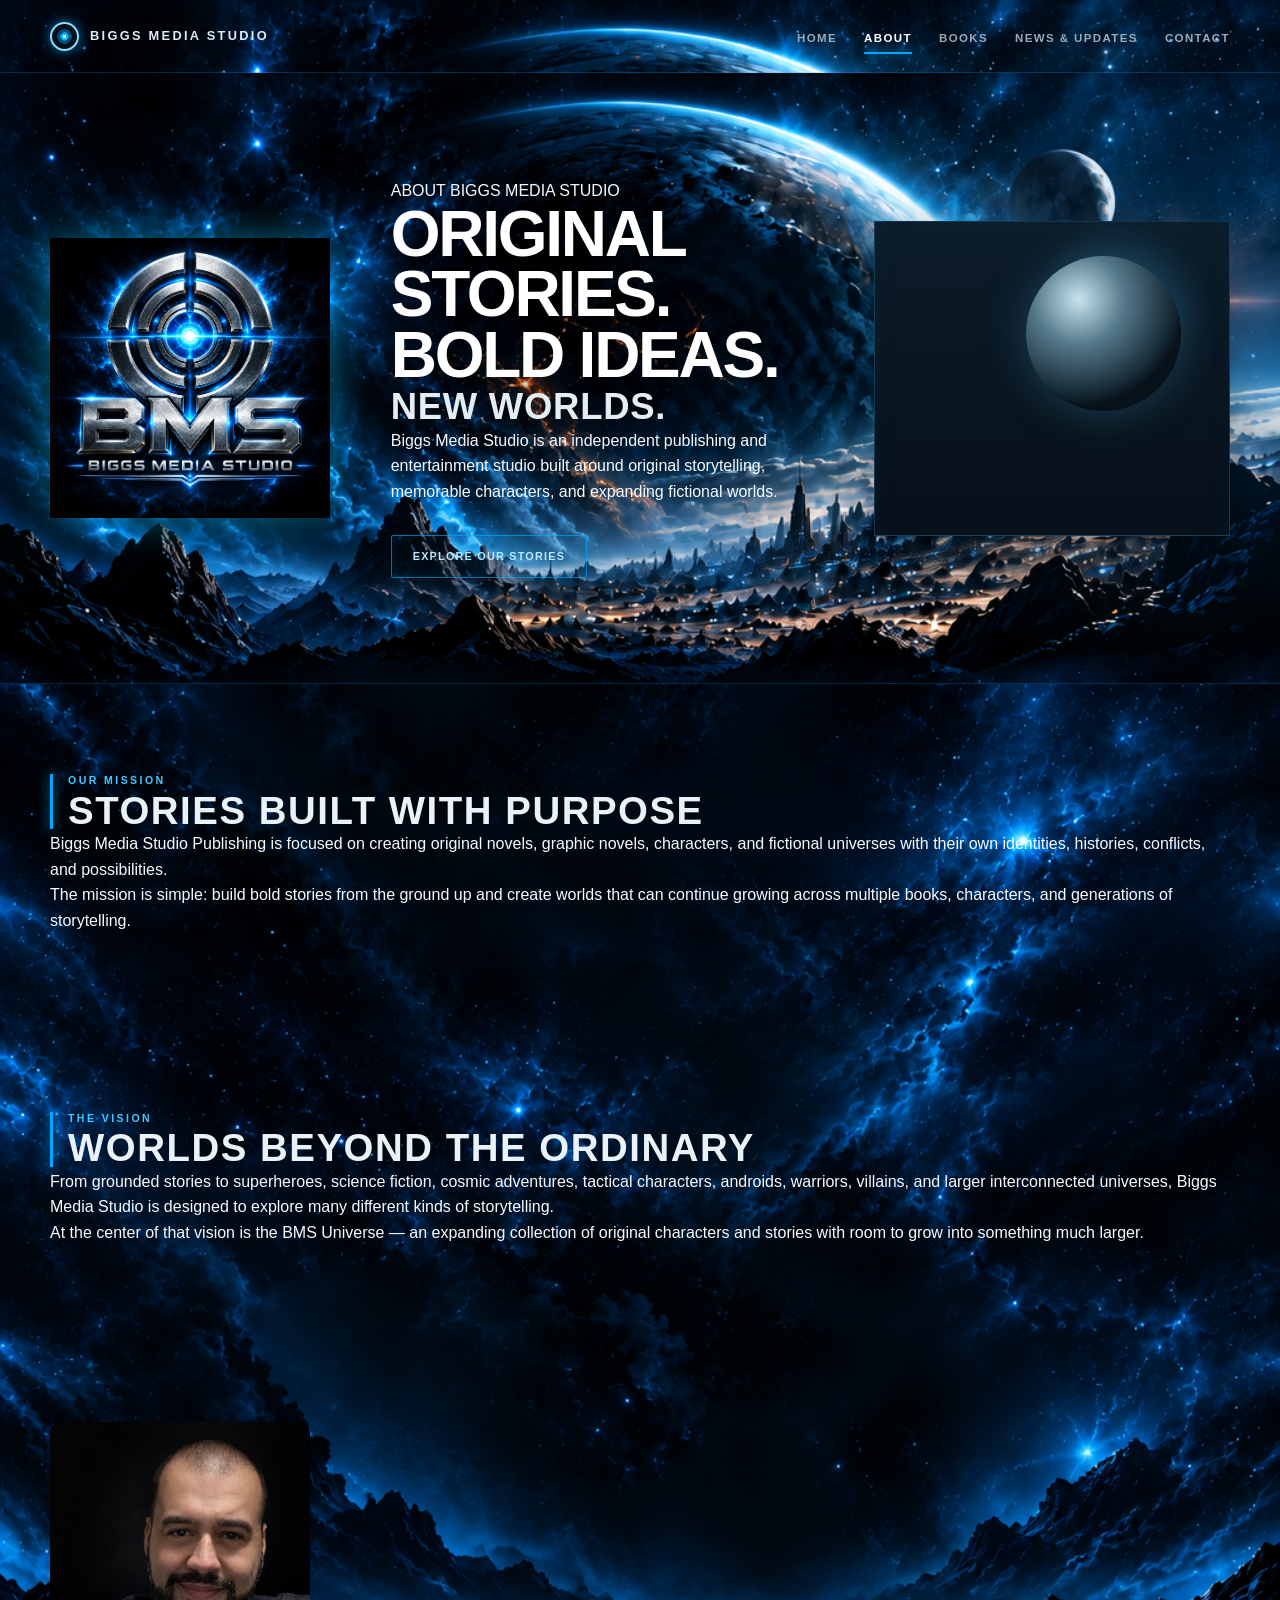
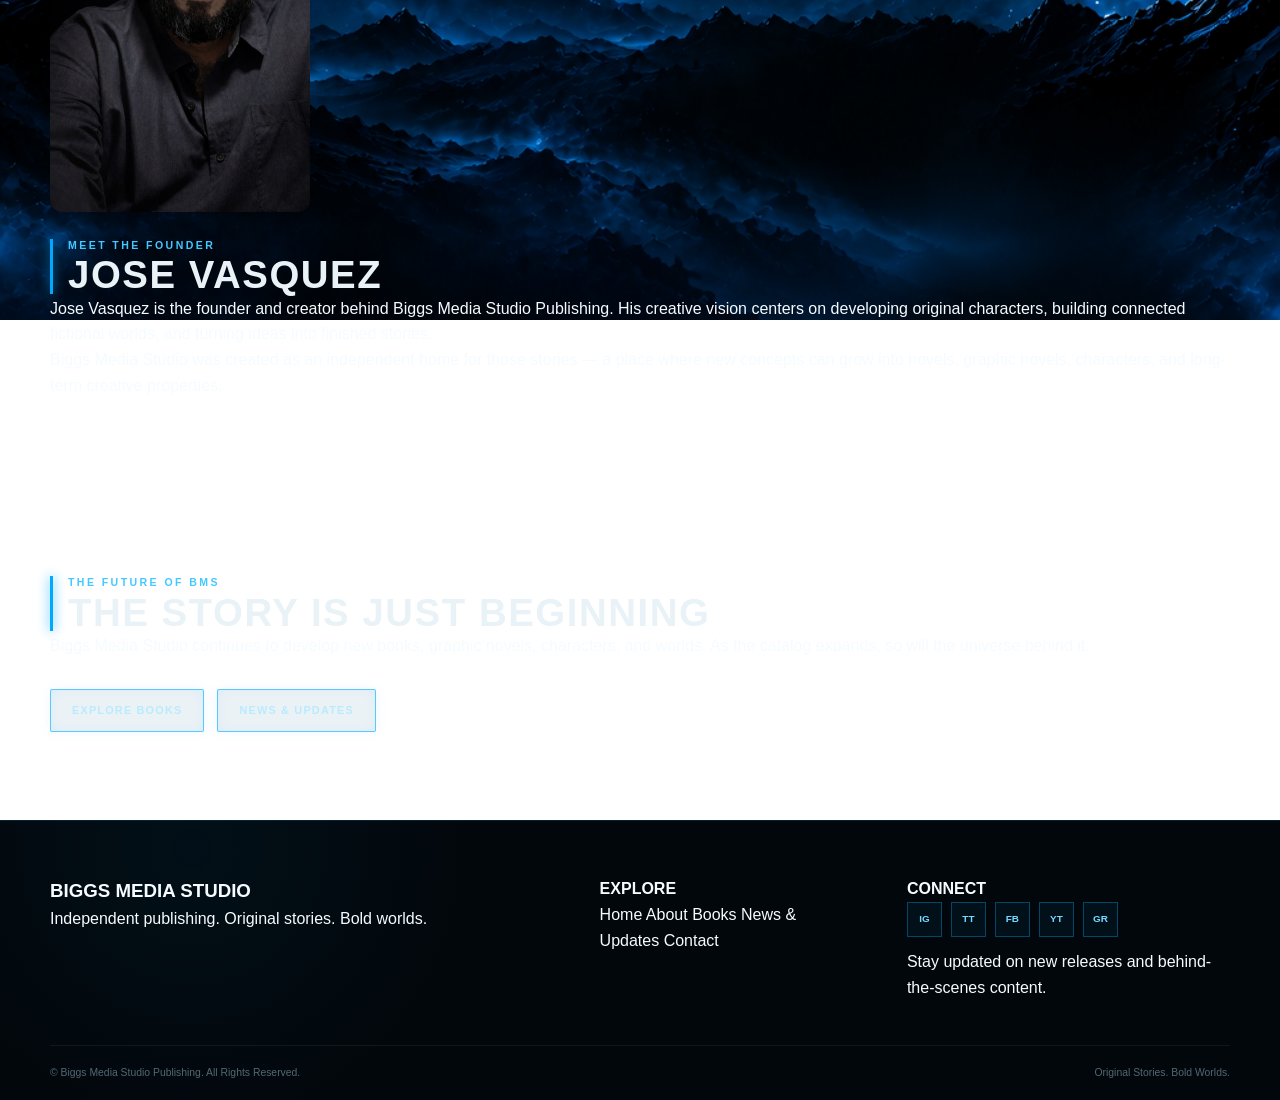
==== commit 8479ca6d: "Add Goodreads link to social media section Added a link to the Goodreads profile for more content." ====
--- a/about.html
+++ b/about.html
@@ -267,6 +267,7 @@
           <a href="https://www.tiktok.com/@biggsmediastudio" target="_blank" rel="noopener">TT</a>
           <a href="https://www.facebook.com/biggsmediastudio" target="_blank" rel="noopener">FB</a>
           <a href="https://www.youtube.com/@biggsmediastudio" target="_blank" rel="noopener">YT</a>
+          <a href="https://www.goodreads.com/josevasquez" target="_blank" rel="noopener">GR</a>
         </div>
 
         <p>
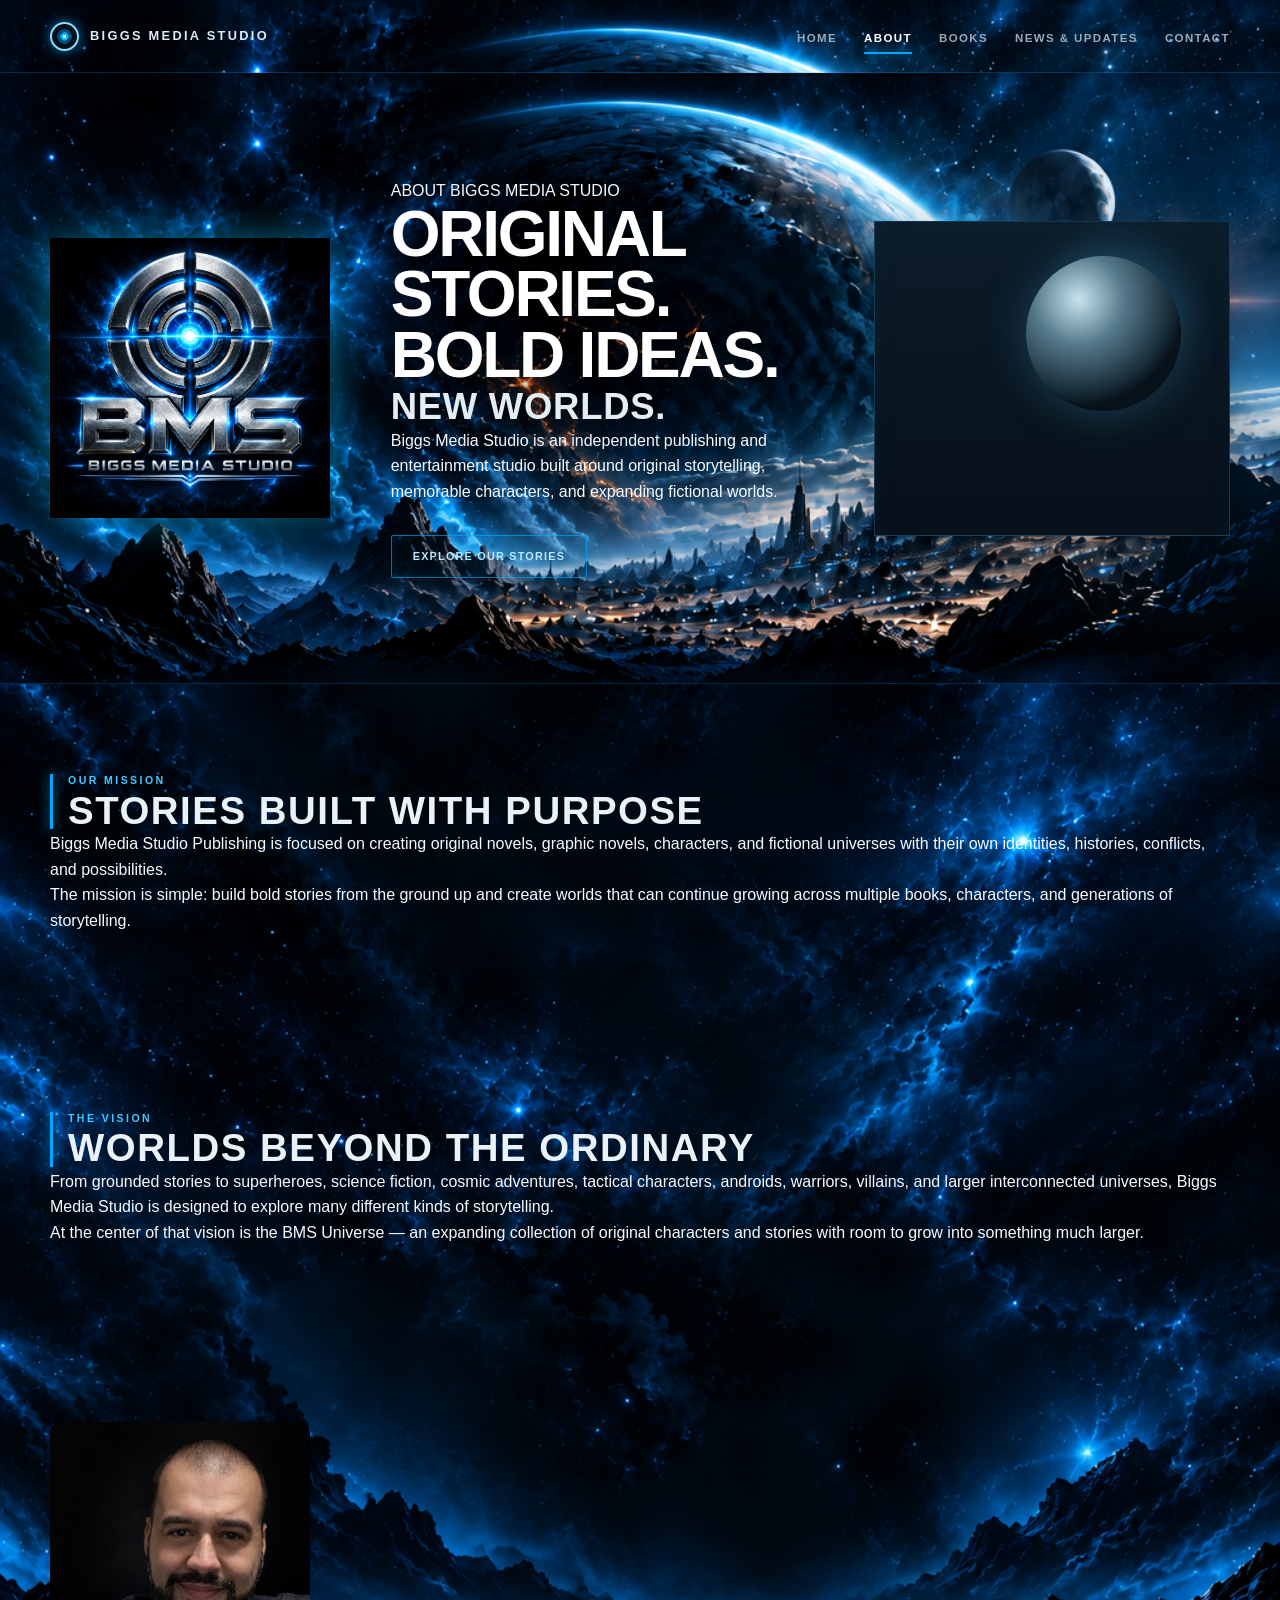
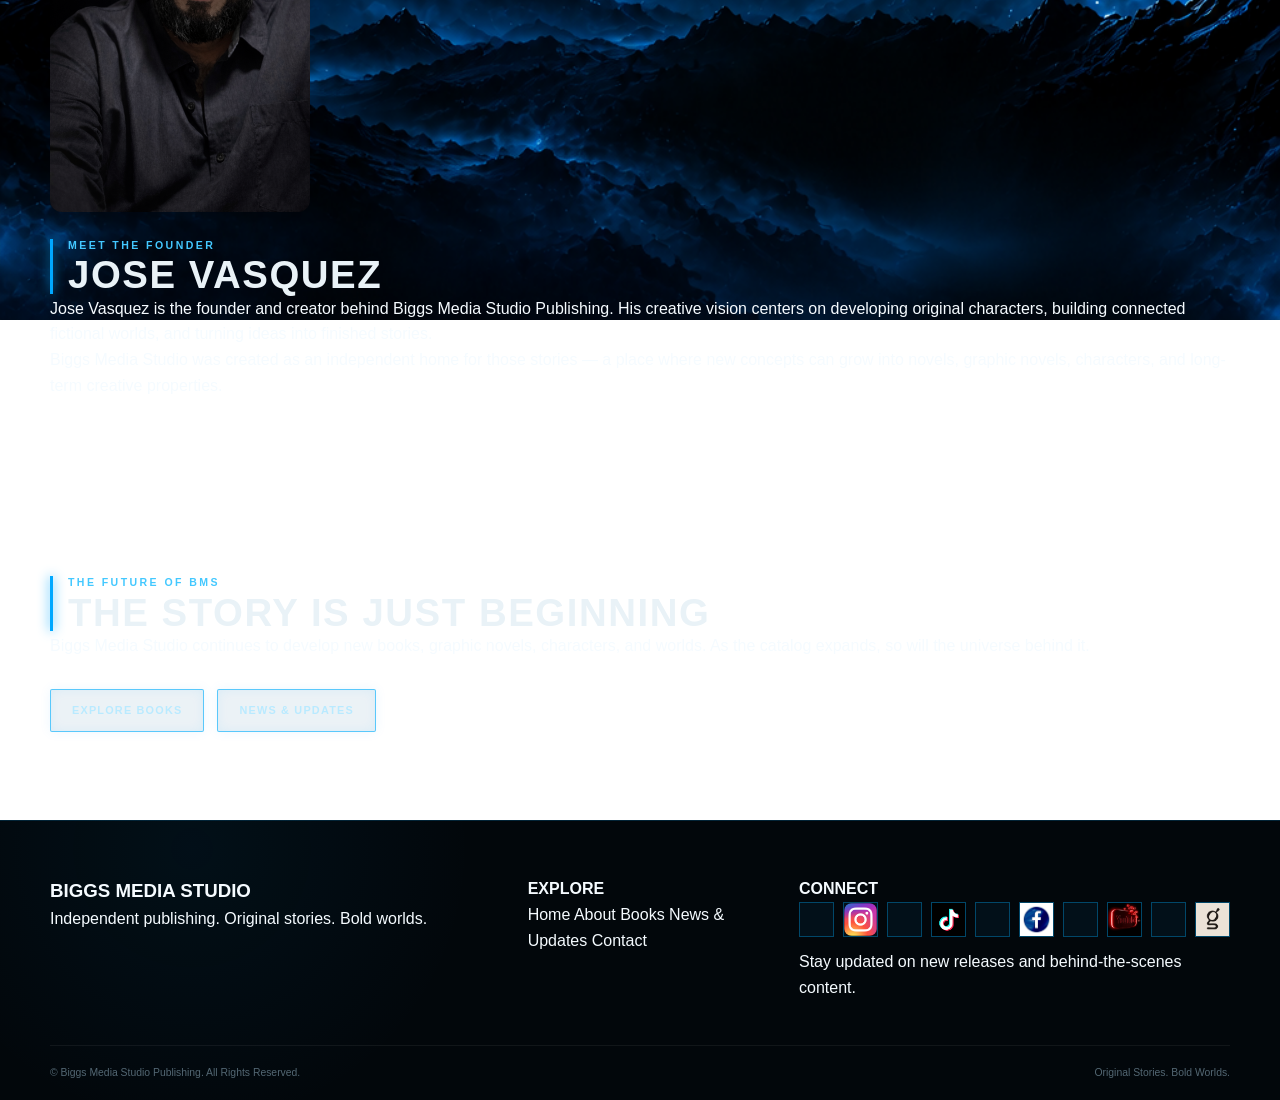
==== commit c9950c75: "Add social media logos to links Updated social media links to include logos for Instagram, TikTok, F" ====
--- a/about.html
+++ b/about.html
@@ -263,11 +263,11 @@
         <h4>CONNECT</h4>
 
         <div class="social-links">
-          <a href="https://www.instagram.com/biggsmediastudios_/" target="_blank" rel="noopener">IG</a>
-          <a href="https://www.tiktok.com/@biggsmediastudio" target="_blank" rel="noopener">TT</a>
-          <a href="https://www.facebook.com/biggsmediastudio" target="_blank" rel="noopener">FB</a>
-          <a href="https://www.youtube.com/@biggsmediastudio" target="_blank" rel="noopener">YT</a>
-          <a href="https://www.goodreads.com/josevasquez" target="_blank" rel="noopener">GR</a>
+          <a href="https://www.instagram.com/biggsmediastudios_/" target="_blank" rel="noopener"><a href="https://www.instagram.com/biggsmediastudios_/" target="_blank" rel="noopener"><img src="images/instagram logo.webp" alt="Instagram" class="social-logo"></a></a>
+          <a href="https://www.tiktok.com/@biggsmediastudio" target="_blank" rel="noopener"><a href="https://www.tiktok.com/@biggsmediastudio" target="_blank" rel="noopener"><img src="images/Tiktok Logo.png" alt="TikTok" class="social-logo"></a></a>
+          <a href="https://www.facebook.com/biggsmediastudio" target="_blank" rel="noopener"><a href="https://www.facebook.com/biggsmediastudio" target="_blank" rel="noopener"><img src="images/facebook logo.jpg" alt="Facebook" class="social-logo"></a></a>
+          <a href="https://www.youtube.com/@biggsmediastudio" target="_blank" rel="noopener"><a href="https://www.youtube.com/@biggsmediastudio" target="_blank" rel="noopener"><img src="images/youtube logo.avif" alt="YouTube" class="social-logo"></a></a>
+          <a href="https://www.goodreads.com/josevasquez" target="_blank" rel="noopener"><a href="https://www.goodreads.com/josevasquez" target="_blank" rel="noopener"><img src="images/Goodreads logo.png" alt="Goodreads" class="social-logo"></a></a>
         </div>
 
         <p>
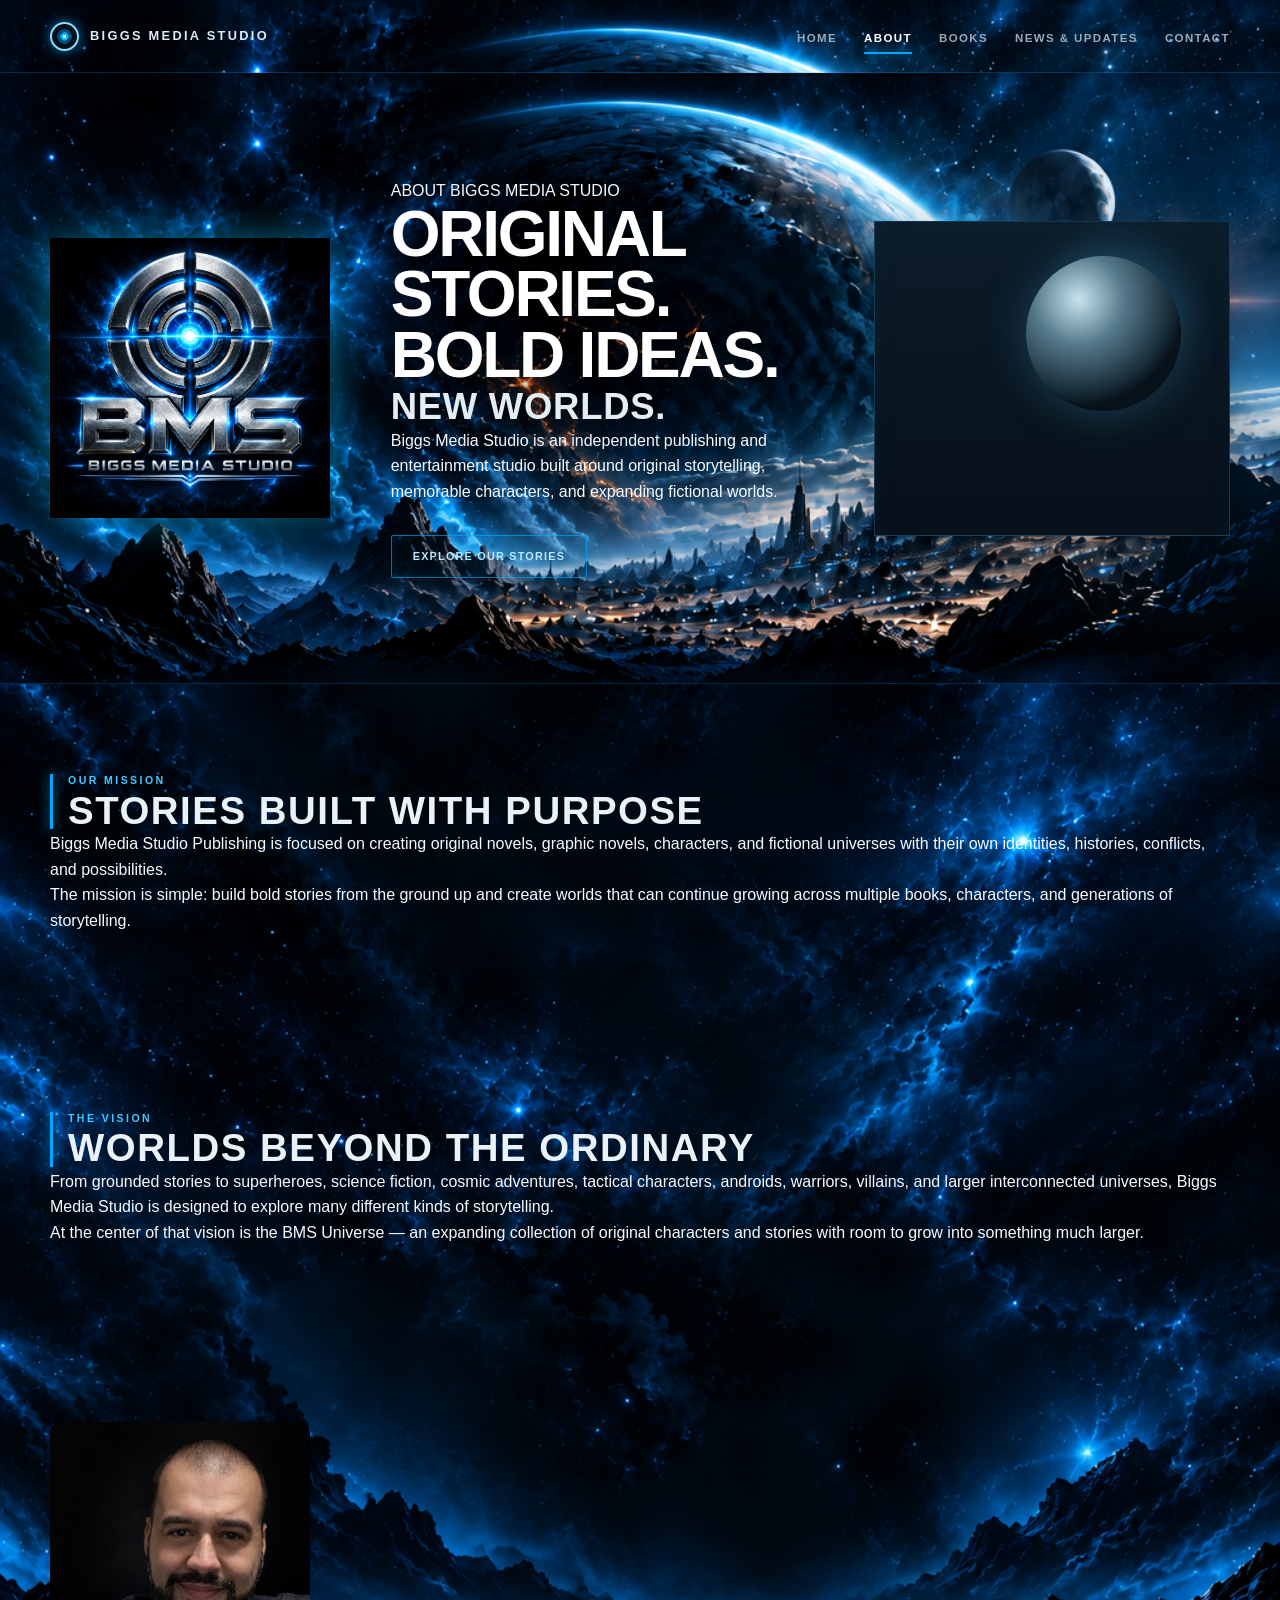
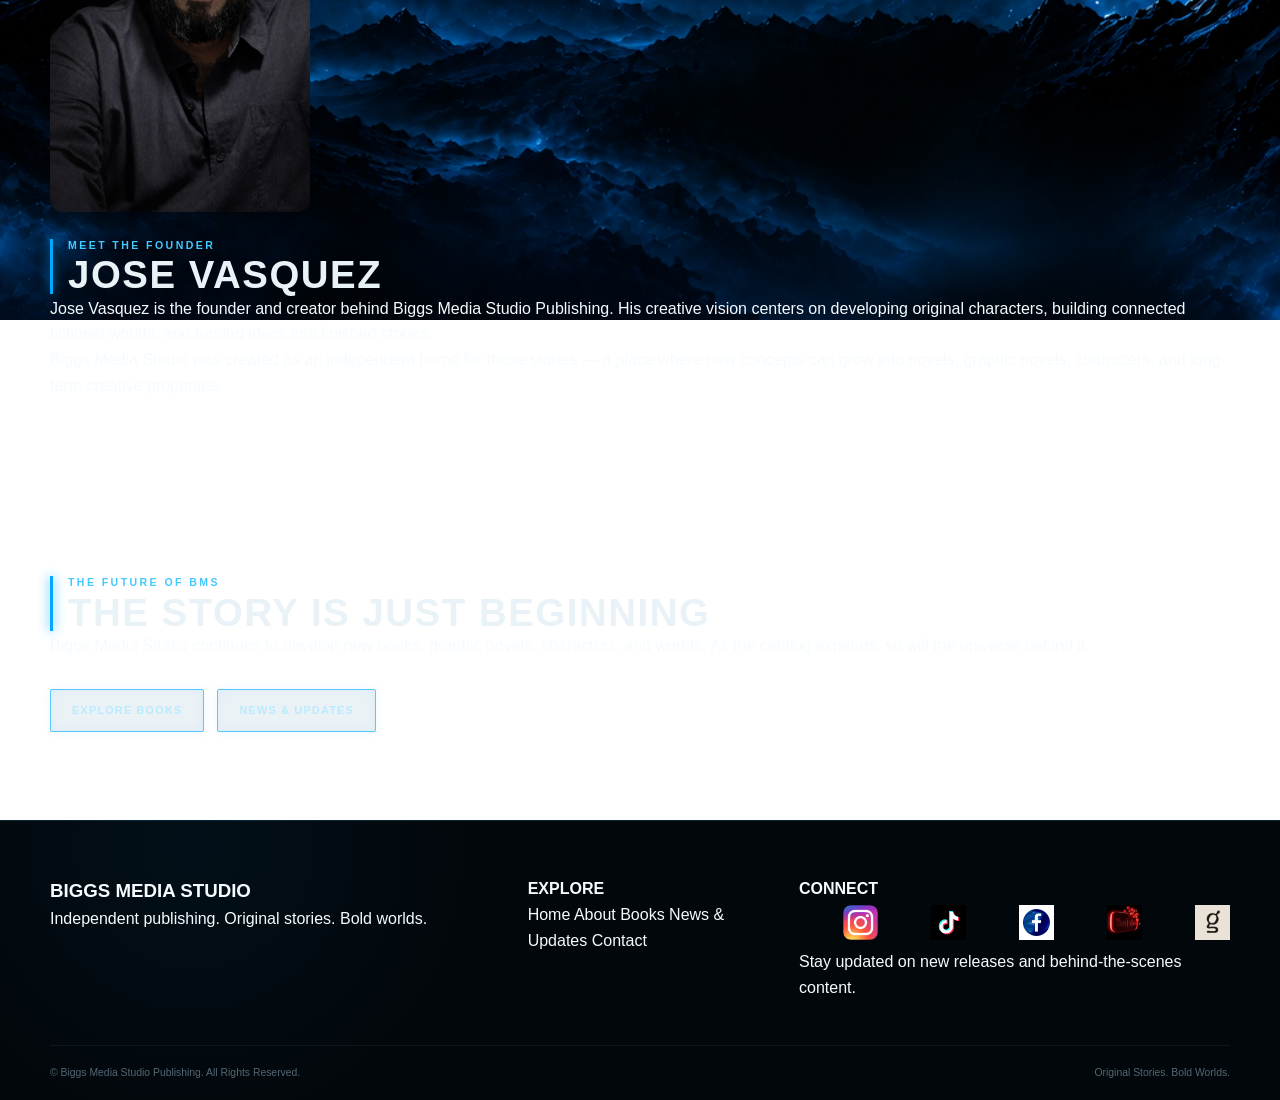
==== commit 6edcfe35: "Fix CSS formatting for social links and logo" ====
--- a/about.html
+++ b/about.html
@@ -44,6 +44,18 @@
   margin: 0 0 25px 0;
   border-radius: 12px;
 }
+    .social-links a {
+  border: none;
+  background: transparent;
+  padding: 0;
+}
+
+.social-logo {
+  width: 42px;
+  height: 42px;
+  object-fit: contain;
+  display: block;
+}
     
 </style>
 </head>
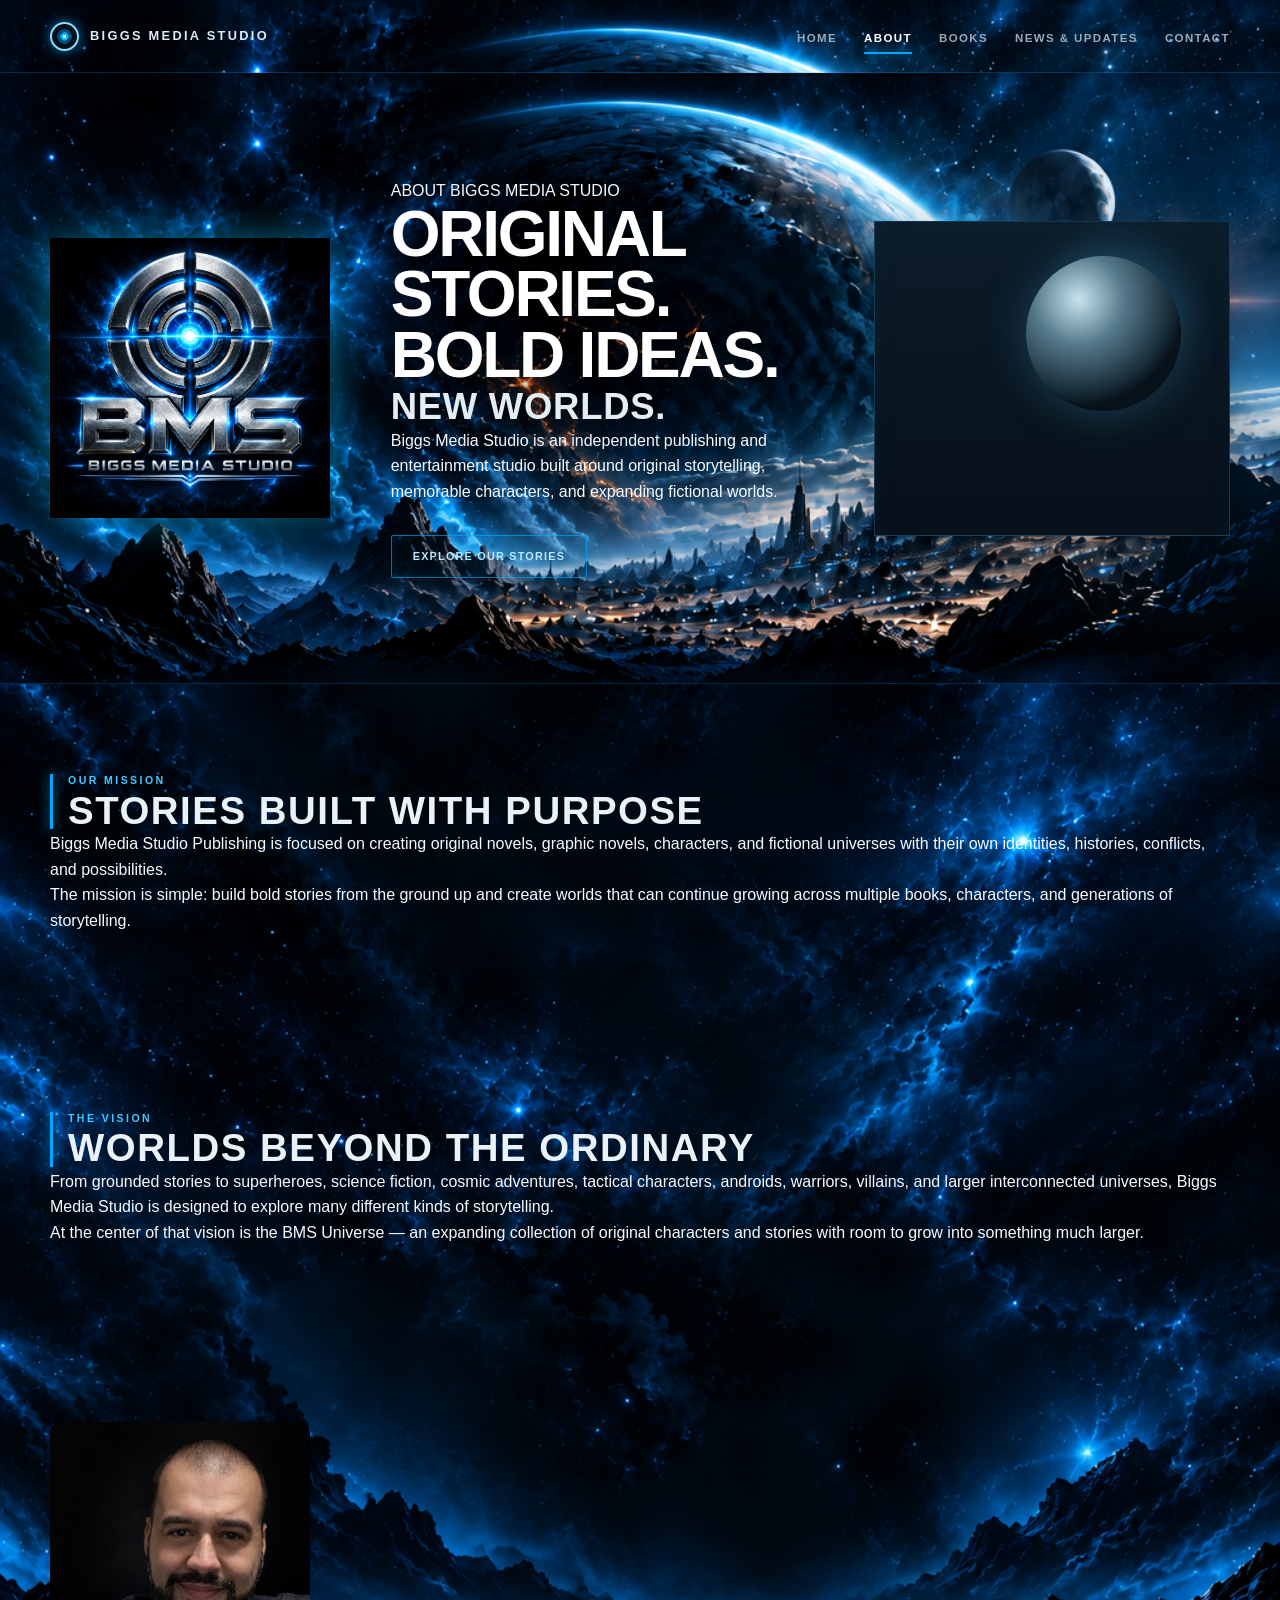
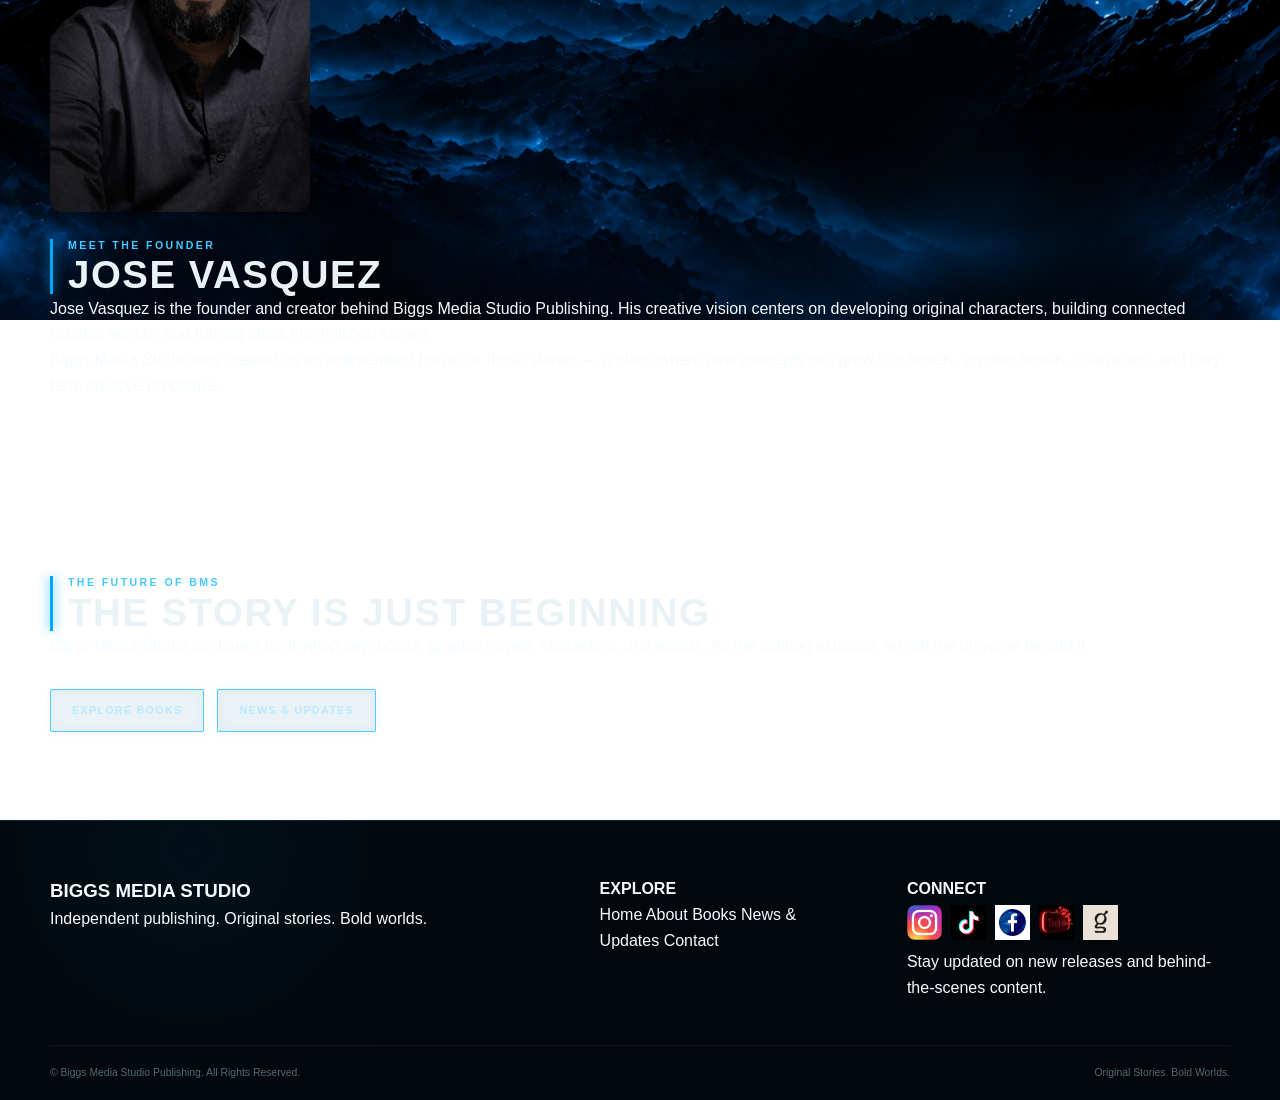
==== commit 40c3a1f5: "Fix duplicate social media links in about.html Removed duplicate anchor tags for social media links " ====
--- a/about.html
+++ b/about.html
@@ -275,11 +275,11 @@
         <h4>CONNECT</h4>
 
         <div class="social-links">
-          <a href="https://www.instagram.com/biggsmediastudios_/" target="_blank" rel="noopener"><a href="https://www.instagram.com/biggsmediastudios_/" target="_blank" rel="noopener"><img src="images/instagram logo.webp" alt="Instagram" class="social-logo"></a></a>
-          <a href="https://www.tiktok.com/@biggsmediastudio" target="_blank" rel="noopener"><a href="https://www.tiktok.com/@biggsmediastudio" target="_blank" rel="noopener"><img src="images/Tiktok Logo.png" alt="TikTok" class="social-logo"></a></a>
-          <a href="https://www.facebook.com/biggsmediastudio" target="_blank" rel="noopener"><a href="https://www.facebook.com/biggsmediastudio" target="_blank" rel="noopener"><img src="images/facebook logo.jpg" alt="Facebook" class="social-logo"></a></a>
-          <a href="https://www.youtube.com/@biggsmediastudio" target="_blank" rel="noopener"><a href="https://www.youtube.com/@biggsmediastudio" target="_blank" rel="noopener"><img src="images/youtube logo.avif" alt="YouTube" class="social-logo"></a></a>
-          <a href="https://www.goodreads.com/josevasquez" target="_blank" rel="noopener"><a href="https://www.goodreads.com/josevasquez" target="_blank" rel="noopener"><img src="images/Goodreads logo.png" alt="Goodreads" class="social-logo"></a></a>
+        <a href="https://www.instagram.com/biggsmediastudios_/" target="_blank" rel="noopener"><img src="images/instagram logo.webp" alt="Instagram" class="social-logo"></a>
+<a href="https://www.tiktok.com/@biggsmediastudio" target="_blank" rel="noopener"><img src="images/Tiktok Logo.png" alt="TikTok" class="social-logo"></a>
+<a href="https://www.facebook.com/biggsmediastudio" target="_blank" rel="noopener"><img src="images/facebook logo.jpg" alt="Facebook" class="social-logo"></a>
+<a href="https://www.youtube.com/@biggsmediastudio" target="_blank" rel="noopener"><img src="images/youtube logo.avif" alt="YouTube" class="social-logo"></a>
+<a href="https://www.goodreads.com/josevasquez" target="_blank" rel="noopener"><img src="images/Goodreads logo.png" alt="Goodreads" class="social-logo"></a>
         </div>
 
         <p>
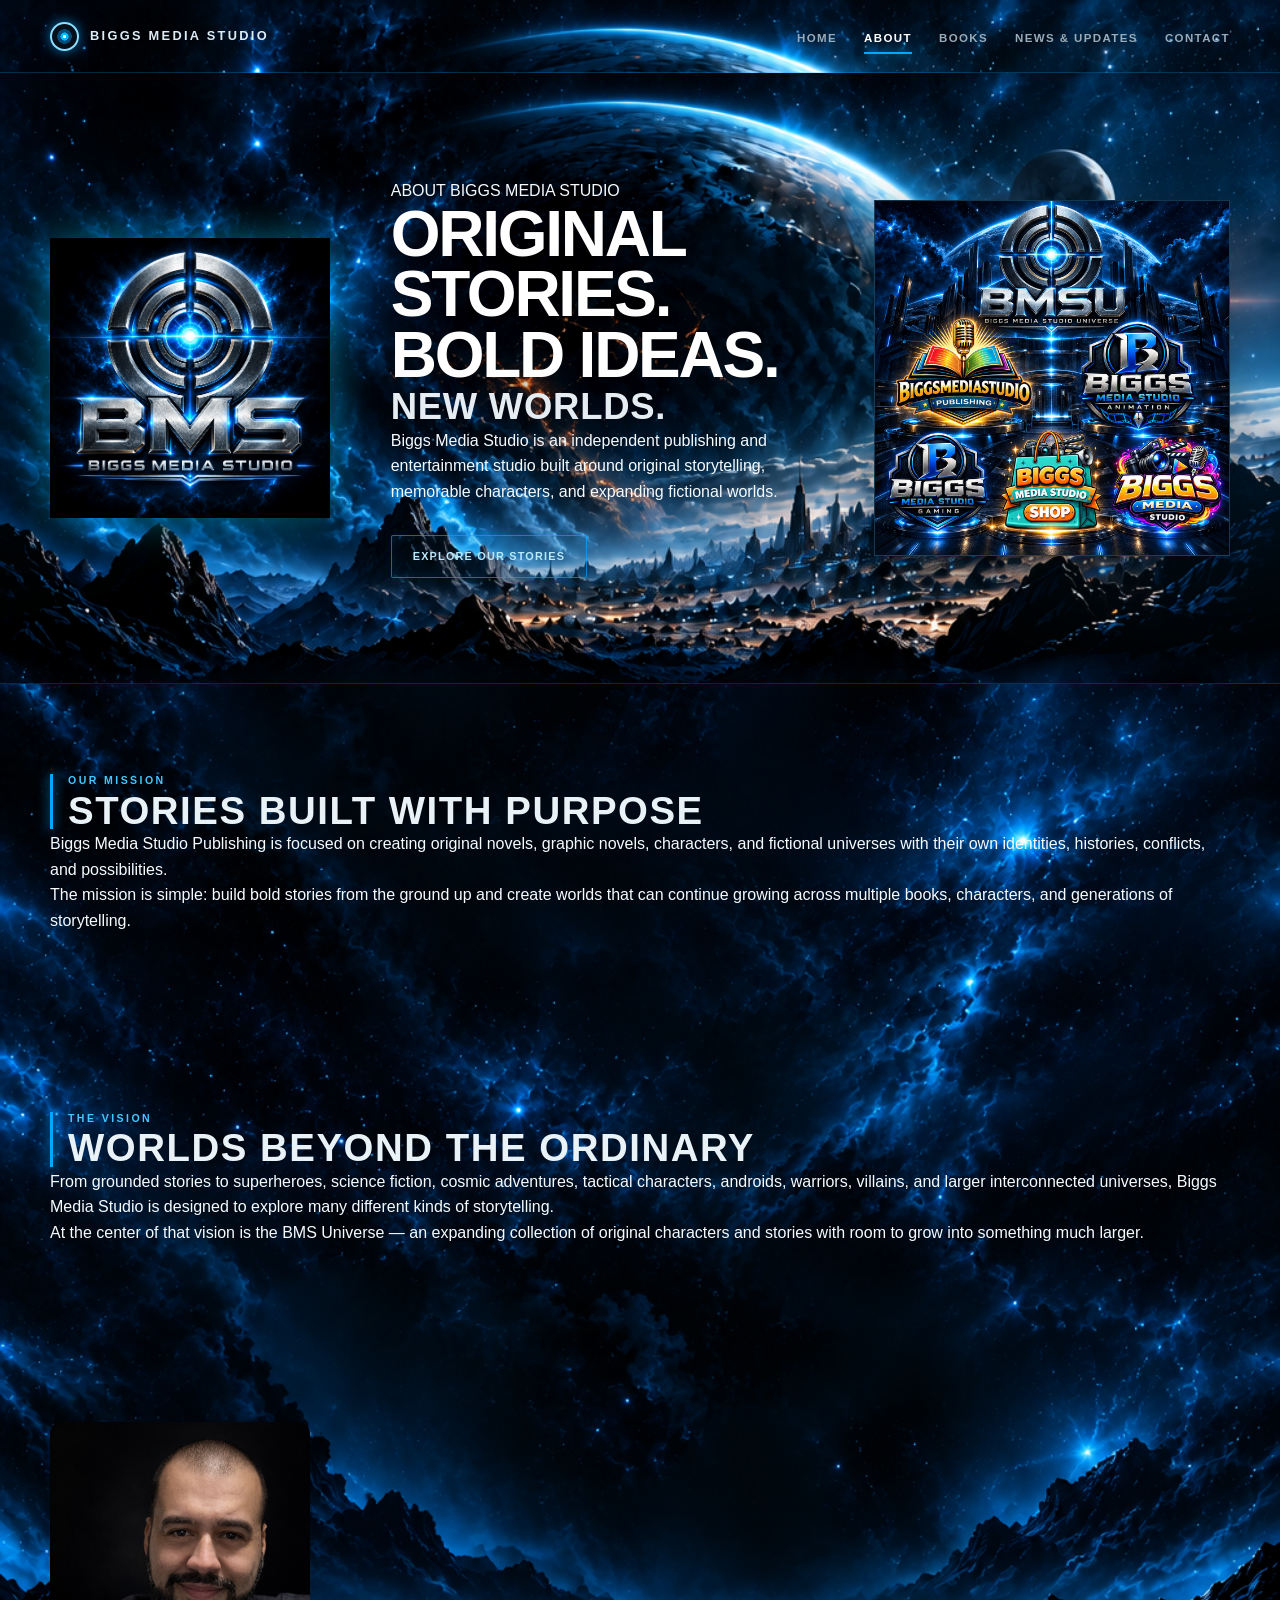
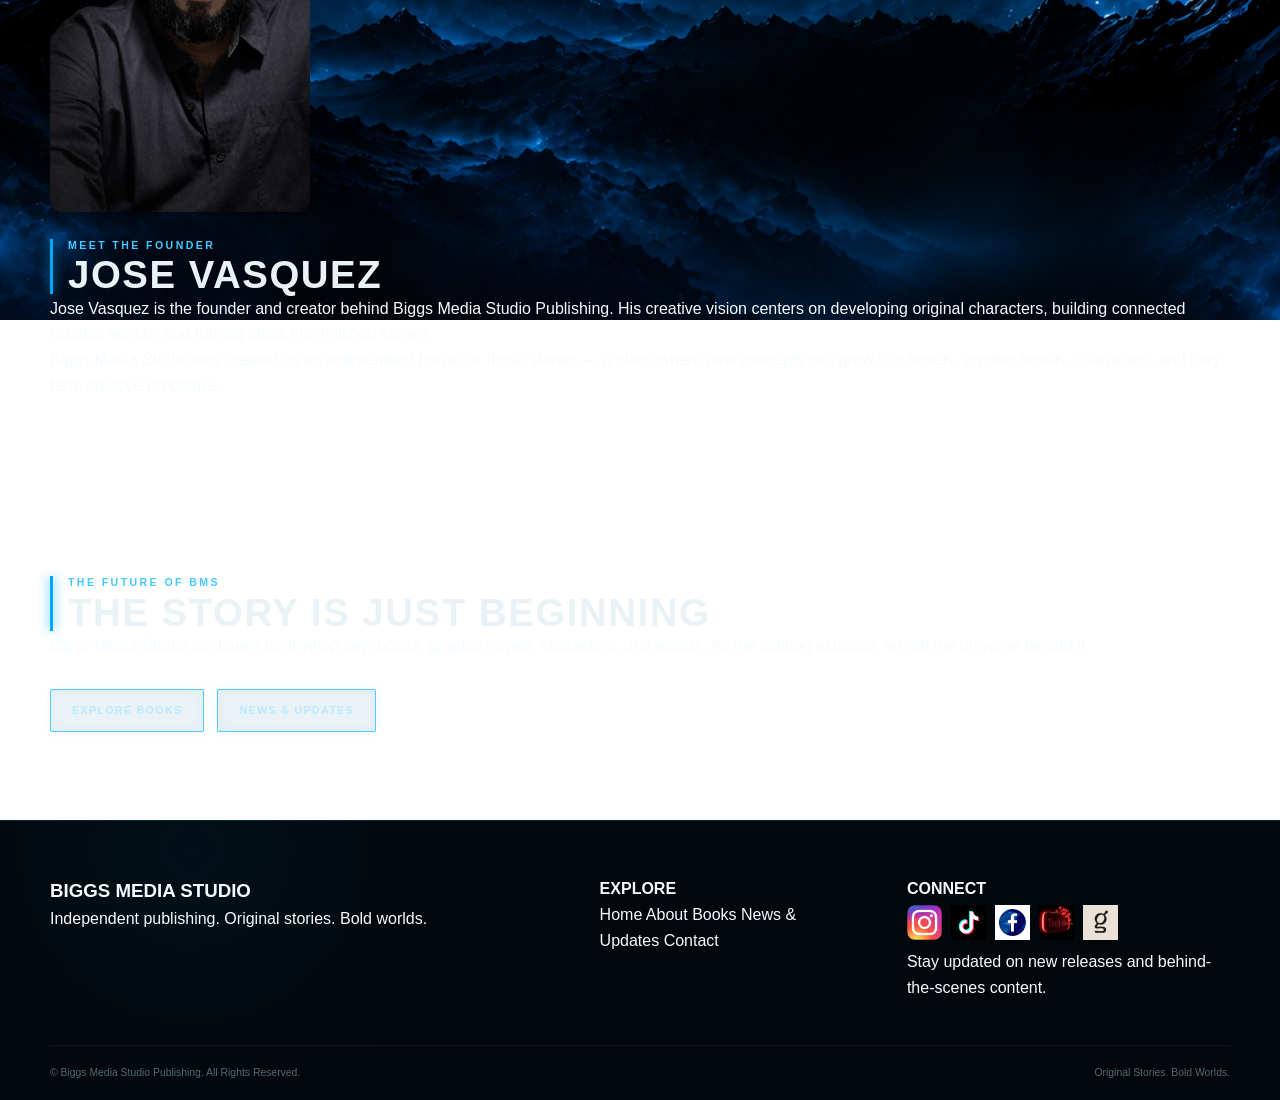
==== commit 750d33d6: "Update visual card to include brand logos image Replaced visual elements with an image of brand logo" ====
--- a/about.html
+++ b/about.html
@@ -127,17 +127,9 @@
         </div>
 
 
-        <div class="visual-card">
-          <div class="visual-moon"></div>
-
-          <div class="visual-city">
-            <span></span>
-            <span></span>
-            <span></span>
-            <span></span>
-            <span></span>
-          </div>
-        </div>
+      <div class="visual-card">
+  <img src="images/Brand Logos.png" alt="Biggs Media Studio brand logos" style="width:100%; height:100%; object-fit:cover; border-radius:inherit; display:block;">
+</div>
 
       </div>
     </section>
